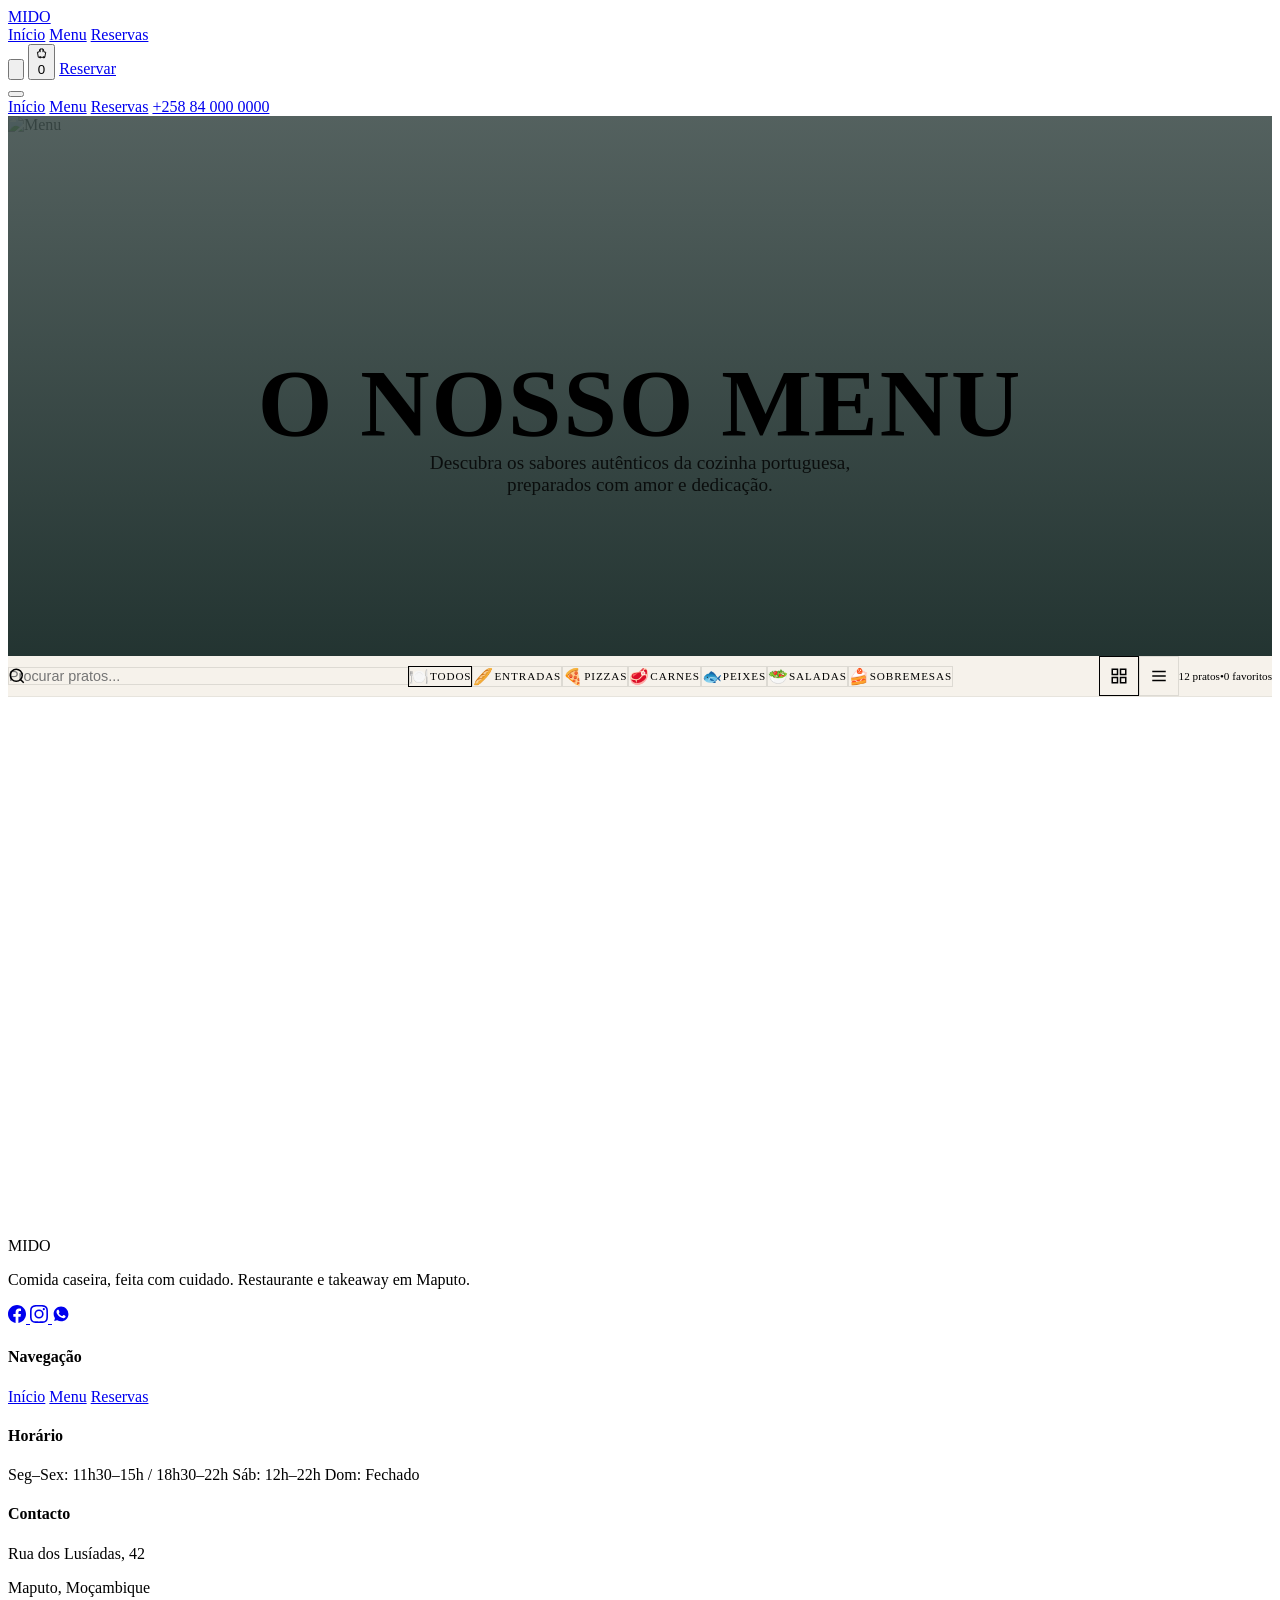
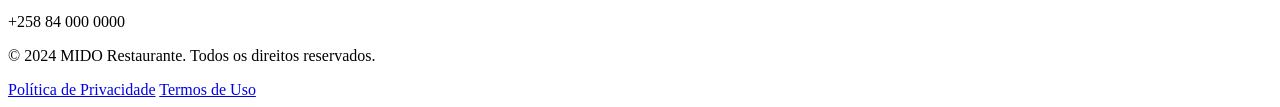
==== menu.html @ a462034d "Create menu.html" ====
<!DOCTYPE html>
<html lang="pt">
<head>
    <meta charset="UTF-8">
    <meta name="viewport" content="width=device-width, initial-scale=1.0">
    <title>Menu - MIDO Restaurante & Take Away</title>
    <meta name="description" content="Explore o menu completo do MIDO Restaurante. Pizzas, pratos tradicionais portugueses, saladas, sobremesas e muito mais.">
    
    <!-- Google Fonts -->
    <link rel="preconnect" href="https://fonts.googleapis.com">
    <link rel="preconnect" href="https://fonts.gstatic.com" crossorigin>
    <link href="https://fonts.googleapis.com/css2?family=Inter:wght@400;500;600&family=Montserrat:wght@700;800&family=Space+Mono&display=swap" rel="stylesheet">
    
    <!-- CSS -->
    <link rel="stylesheet" href="css/style.css">
    <link rel="stylesheet" href="css/menu.css">
</head>
<body>
    <!-- Grain Overlay -->
    <div class="grain-overlay"></div>
    
    <!-- Navigation -->
    <nav class="nav dark" id="nav">
        <div class="nav-container">
            <a href="index.html" class="nav-logo">MIDO</a>
            <div class="nav-links">
                <a href="index.html" class="nav-link">Início</a>
                <a href="menu.html" class="nav-link active">Menu</a>
                <a href="reservas.html" class="nav-link">Reservas</a>
            </div>
            <div class="nav-actions">
                <button class="theme-toggle" id="themeToggle" aria-label="Alternar tema">
                    <svg viewBox="0 0 24 24" fill="none" stroke="currentColor" stroke-width="2">
                        <circle cx="12" cy="12" r="5"/>
                        <path d="M12 1v2M12 21v2M4.22 4.22l1.42 1.42M18.36 18.36l1.42 1.42M1 12h2M21 12h2M4.22 19.78l1.42-1.42M18.36 5.64l1.42-1.42"/>
                    </svg>
                </button>
                <button class="cart-btn" id="cartBtn" aria-label="Carrinho">
                    <svg viewBox="0 0 24 24" fill="none" stroke="currentColor" stroke-width="2">
                        <path d="M9 2L6 9H3L5 20H19L21 9H18L15 2H9Z"/>
                        <path d="M9 9V2M15 9V2"/>
                        <circle cx="9" cy="20" r="1.5"/>
                        <circle cx="17" cy="20" r="1.5"/>
                    </svg>
                    <span class="cart-count" id="cartCount">0</span>
                </button>
                <a href="reservas.html" class="nav-cta">Reservar</a>
            </div>
            <button class="nav-toggle" id="navToggle" aria-label="Menu">
                <span></span>
                <span></span>
                <span></span>
            </button>
        </div>
    </nav>
    
    <!-- Mobile Menu -->
    <div class="mobile-menu" id="mobileMenu">
        <a href="index.html" class="mobile-link">Início</a>
        <a href="menu.html" class="mobile-link active">Menu</a>
        <a href="reservas.html" class="mobile-link">Reservas</a>
        <a href="tel:+258840000000" class="mobile-phone">+258 84 000 0000</a>
    </div>

    <!-- Menu Hero -->
    <section class="menu-hero">
        <div class="menu-hero-bg">
            <img src="images/menu-pizza.jpg" alt="Menu">
        </div>
        <div class="menu-hero-overlay"></div>
        <div class="menu-hero-content">
            <h1 class="menu-hero-title">O NOSSO MENU</h1>
            <p class="menu-hero-subtitle">Descubra os sabores autênticos da cozinha portuguesa, preparados com amor e dedicação.</p>
        </div>
    </section>

    <!-- Menu Controls -->
    <div class="menu-controls">
        <div class="menu-controls-container">
            <div class="menu-search">
                <svg viewBox="0 0 24 24" fill="none" stroke="currentColor" stroke-width="2">
                    <circle cx="11" cy="11" r="8"/>
                    <path d="M21 21l-4.35-4.35"/>
                </svg>
                <input type="text" id="searchInput" placeholder="Procurar pratos..." autocomplete="off">
            </div>
            
            <div class="category-filter" id="categoryFilter">
                <button class="category-btn active" data-category="all">
                    <span class="icon">🍽️</span> Todos
                </button>
                <button class="category-btn" data-category="entrada">
                    <span class="icon">🥖</span> Entradas
                </button>
                <button class="category-btn" data-category="pizza">
                    <span class="icon">🍕</span> Pizzas
                </button>
                <button class="category-btn" data-category="carne">
                    <span class="icon">🥩</span> Carnes
                </button>
                <button class="category-btn" data-category="peixe">
                    <span class="icon">🐟</span> Peixes
                </button>
                <button class="category-btn" data-category="salada">
                    <span class="icon">🥗</span> Saladas
                </button>
                <button class="category-btn" data-category="sobremesa">
                    <span class="icon">🍰</span> Sobremesas
                </button>
            </div>
            
            <div class="view-toggle">
                <button class="view-btn active" data-view="grid" aria-label="Vista em grelha">
                    <svg viewBox="0 0 24 24" fill="none" stroke="currentColor" stroke-width="2">
                        <rect x="3" y="3" width="7" height="7"/>
                        <rect x="14" y="3" width="7" height="7"/>
                        <rect x="3" y="14" width="7" height="7"/>
                        <rect x="14" y="14" width="7" height="7"/>
                    </svg>
                </button>
                <button class="view-btn" data-view="list" aria-label="Vista em lista">
                    <svg viewBox="0 0 24 24" fill="none" stroke="currentColor" stroke-width="2">
                        <line x1="3" y1="6" x2="21" y2="6"/>
                        <line x1="3" y1="12" x2="21" y2="12"/>
                        <line x1="3" y1="18" x2="21" y2="18"/>
                    </svg>
                </button>
            </div>
            
            <div class="menu-stats">
                <span id="itemsCount">12 pratos</span>
                <span>•</span>
                <span id="favoritesCount">0 favoritos</span>
            </div>
        </div>
    </div>

    <!-- Menu Content -->
    <section class="menu-content">
        <div class="container">
            <div class="menu-grid" id="menuGrid">
                <!-- Menu items will be loaded by JavaScript -->
            </div>
            
            <!-- No Results -->
            <div class="no-results" id="noResults" style="display: none;">
                <div class="no-results-icon">🔍</div>
                <h3 class="no-results-title">Nenhum prato encontrado</h3>
                <p class="no-results-text">Tente procurar com outras palavras ou categorias.</p>
                <button class="no-results-btn" id="clearFilters">Limpar filtros</button>
            </div>
        </div>
    </section>

    <!-- Product Modal -->
    <div class="modal" id="productModal">
        <div class="modal-backdrop" id="modalBackdrop"></div>
        <div class="modal-content">
            <button class="modal-close" id="modalClose">
                <svg viewBox="0 0 24 24" fill="none" stroke="currentColor" stroke-width="2">
                    <line x1="18" y1="6" x2="6" y2="18"/>
                    <line x1="6" y1="6" x2="18" y2="18"/>
                </svg>
            </button>
            <div class="modal-body">
                <div class="modal-image">
                    <img src="" alt="" id="modalImage">
                </div>
                <div class="modal-info">
                    <span class="modal-category" id="modalCategory"></span>
                    <h2 class="modal-title" id="modalTitle"></h2>
                    <p class="modal-price" id="modalPrice"></p>
                    <p class="modal-desc" id="modalDesc"></p>
                    <div class="modal-details" id="modalDetails"></div>
                    <div class="quantity-selector">
                        <span class="quantity-label">Quantidade:</span>
                        <div class="quantity-controls">
                            <button class="quantity-btn" id="qtyMinus">−</button>
                            <span class="quantity-value" id="qtyValue">1</span>
                            <button class="quantity-btn" id="qtyPlus">+</button>
                        </div>
                    </div>
                    <div class="modal-actions">
                        <button class="modal-btn modal-btn-primary" id="addToCart">
                            <svg width="18" height="18" viewBox="0 0 24 24" fill="none" stroke="currentColor" stroke-width="2">
                                <path d="M9 2L6 9H3L5 20H19L21 9H18L15 2H9Z"/>
                            </svg>
                            Adicionar ao Pedido
                        </button>
                        <button class="modal-btn modal-btn-secondary" id="orderWhatsApp">
                            <svg width="18" height="18" viewBox="0 0 24 24" fill="currentColor">
                                <path d="M17.472 14.382c-.297-.149-1.758-.867-2.03-.967-.273-.099-.471-.148-.67.15-.197.297-.767.966-.94 1.164-.173.199-.347.223-.644.075-.297-.15-1.255-.463-2.39-1.475-.883-.788-1.48-1.761-1.653-2.059-.173-.297-.018-.458.13-.606.134-.133.298-.347.446-.52.149-.174.198-.298.298-.497.099-.198.05-.371-.025-.52-.075-.149-.669-1.612-.916-2.207-.242-.579-.487-.5-.669-.51-.173-.008-.371-.01-.57-.01-.198 0-.52.074-.792.372-.272.297-1.04 1.016-1.04 2.479 0 1.462 1.065 2.875 1.213 3.074.149.198 2.096 3.2 5.077 4.487.709.306 1.262.489 1.694.625.712.227 1.36.195 1.871.118.571-.085 1.758-.719 2.006-1.413.248-.694.248-1.289.173-1.413-.074-.124-.272-.198-.57-.347m-5.421 7.403h-.004a9.87 9.87 0 01-5.031-1.378l-.361-.214-3.741.982.998-3.648-.235-.374a9.86 9.86 0 01-1.51-5.26c.001-5.45 4.436-9.884 9.888-9.884 2.64 0 5.122 1.03 6.988 2.898a9.825 9.825 0 012.893 6.994c-.003 5.45-4.437 9.884-9.885 9.884"/>
                            </svg>
                            Pedir no WhatsApp
                        </button>
                    </div>
                </div>
            </div>
        </div>
    </div>

    <!-- Cart Sidebar -->
    <div class="cart-overlay" id="cartOverlay"></div>
    <div class="cart-sidebar" id="cartSidebar">
        <div class="cart-header">
            <h3 class="cart-title">Seu Pedido</h3>
            <button class="cart-close" id="cartClose">
                <svg viewBox="0 0 24 24" fill="none" stroke="currentColor" stroke-width="2">
                    <line x1="18" y1="6" x2="6" y2="18"/>
                    <line x1="6" y1="6" x2="18" y2="18"/>
                </svg>
            </button>
        </div>
        <div class="cart-items" id="cartItems">
            <div class="cart-empty">
                <div class="cart-empty-icon">🛒</div>
                <p class="cart-empty-text">Seu carrinho está vazio</p>
            </div>
        </div>
        <div class="cart-footer" id="cartFooter" style="display: none;">
            <div class="cart-total">
                <span class="cart-total-label">Total</span>
                <span class="cart-total-value" id="cartTotal">0 MT</span>
            </div>
            <button class="cart-checkout" id="checkoutBtn">
                <svg width="18" height="18" viewBox="0 0 24 24" fill="currentColor">
                    <path d="M17.472 14.382c-.297-.149-1.758-.867-2.03-.967-.273-.099-.471-.148-.67.15-.197.297-.767.966-.94 1.164-.173.199-.347.223-.644.075-.297-.15-1.255-.463-2.39-1.475-.883-.788-1.48-1.761-1.653-2.059-.173-.297-.018-.458.13-.606.134-.133.298-.347.446-.52.149-.174.198-.298.298-.497.099-.198.05-.371-.025-.52-.075-.149-.669-1.612-.916-2.207-.242-.579-.487-.5-.669-.51-.173-.008-.371-.01-.57-.01-.198 0-.52.074-.792.372-.272.297-1.04 1.016-1.04 2.479 0 1.462 1.065 2.875 1.213 3.074.149.198 2.096 3.2 5.077 4.487.709.306 1.262.489 1.694.625.712.227 1.36.195 1.871.118.571-.085 1.758-.719 2.006-1.413.248-.694.248-1.289.173-1.413-.074-.124-.272-.198-.57-.347m-5.421 7.403h-.004a9.87 9.87 0 01-5.031-1.378l-.361-.214-3.741.982.998-3.648-.235-.374a9.86 9.86 0 01-1.51-5.26c.001-5.45 4.436-9.884 9.888-9.884 2.64 0 5.122 1.03 6.988 2.898a9.825 9.825 0 012.893 6.994c-.003 5.45-4.437 9.884-9.885 9.884"/>
                </svg>
                Finalizar no WhatsApp
            </button>
        </div>
    </div>

    <!-- Toast Notification -->
    <div class="toast" id="toast">
        <span class="toast-icon">✓</span>
        <span class="toast-text" id="toastText">Item adicionado ao carrinho</span>
    </div>

    <!-- Footer -->
    <footer class="footer">
        <div class="container">
            <div class="footer-grid">
                <div class="footer-brand">
                    <span class="footer-logo">MIDO</span>
                    <p class="footer-tagline">Comida caseira, feita com cuidado. Restaurante e takeaway em Maputo.</p>
                    <div class="footer-social">
                        <a href="#" aria-label="Facebook">
                            <svg width="18" height="18" viewBox="0 0 24 24" fill="currentColor">
                                <path d="M24 12.073c0-6.627-5.373-12-12-12s-12 5.373-12 12c0 5.99 4.388 10.954 10.125 11.854v-8.385H7.078v-3.47h3.047V9.43c0-3.007 1.792-4.669 4.533-4.669 1.312 0 2.686.235 2.686.235v2.953H15.83c-1.491 0-1.956.925-1.956 1.874v2.25h3.328l-.532 3.47h-2.796v8.385C19.612 23.027 24 18.062 24 12.073z"/>
                            </svg>
                        </a>
                        <a href="#" aria-label="Instagram">
                            <svg width="18" height="18" viewBox="0 0 24 24" fill="currentColor">
                                <path d="M12 2.163c3.204 0 3.584.012 4.85.07 3.252.148 4.771 1.691 4.919 4.919.058 1.265.069 1.645.069 4.849 0 3.205-.012 3.584-.069 4.849-.149 3.225-1.664 4.771-4.919 4.919-1.266.058-1.644.07-4.85.07-3.204 0-3.584-.012-4.849-.07-3.26-.149-4.771-1.699-4.919-4.92-.058-1.265-.07-1.644-.07-4.849 0-3.204.013-3.583.07-4.849.149-3.227 1.664-4.771 4.919-4.919 1.266-.057 1.645-.069 4.849-.069zM12 0C8.741 0 8.333.014 7.053.072 2.695.272.273 2.69.073 7.052.014 8.333 0 8.741 0 12c0 3.259.014 3.668.072 4.948.2 4.358 2.618 6.78 6.98 6.98C8.333 23.986 8.741 24 12 24c3.259 0 3.668-.014 4.948-.072 4.354-.2 6.782-2.618 6.979-6.98.059-1.28.073-1.689.073-4.948 0-3.259-.014-3.667-.072-4.947-.196-4.354-2.617-6.78-6.979-6.98C15.668.014 15.259 0 12 0zm0 5.838a6.162 6.162 0 100 12.324 6.162 6.162 0 000-12.324zM12 16a4 4 0 110-8 4 4 0 010 8zm6.406-11.845a1.44 1.44 0 100 2.881 1.44 1.44 0 000-2.881z"/>
                            </svg>
                        </a>
                        <a href="https://wa.me/258840000000" aria-label="WhatsApp">
                            <svg width="18" height="18" viewBox="0 0 24 24" fill="currentColor">
                                <path d="M17.472 14.382c-.297-.149-1.758-.867-2.03-.967-.273-.099-.471-.148-.67.15-.197.297-.767.966-.94 1.164-.173.199-.347.223-.644.075-.297-.15-1.255-.463-2.39-1.475-.883-.788-1.48-1.761-1.653-2.059-.173-.297-.018-.458.13-.606.134-.133.298-.347.446-.52.149-.174.198-.298.298-.497.099-.198.05-.371-.025-.52-.075-.149-.669-1.612-.916-2.207-.242-.579-.487-.5-.669-.51-.173-.008-.371-.01-.57-.01-.198 0-.52.074-.792.372-.272.297-1.04 1.016-1.04 2.479 0 1.462 1.065 2.875 1.213 3.074.149.198 2.096 3.2 5.077 4.487.709.306 1.262.489 1.694.625.712.227 1.36.195 1.871.118.571-.085 1.758-.719 2.006-1.413.248-.694.248-1.289.173-1.413-.074-.124-.272-.198-.57-.347m-5.421 7.403h-.004a9.87 9.87 0 01-5.031-1.378l-.361-.214-3.741.982.998-3.648-.235-.374a9.86 9.86 0 01-1.51-5.26c.001-5.45 4.436-9.884 9.888-9.884 2.64 0 5.122 1.03 6.988 2.898a9.825 9.825 0 012.893 6.994c-.003 5.45-4.437 9.884-9.885 9.884"/>
                            </svg>
                        </a>
                    </div>
                </div>
                <div class="footer-nav">
                    <h4 class="footer-title">Navegação</h4>
                    <div class="footer-links">
                        <a href="index.html">Início</a>
                        <a href="menu.html">Menu</a>
                        <a href="reservas.html">Reservas</a>
                    </div>
                </div>
                <div class="footer-hours">
                    <h4 class="footer-title">Horário</h4>
                    <div class="footer-links">
                        <span>Seg–Sex: 11h30–15h / 18h30–22h</span>
                        <span>Sáb: 12h–22h</span>
                        <span>Dom: Fechado</span>
                    </div>
                </div>
                <div class="footer-contact">
                    <h4 class="footer-title">Contacto</h4>
                    <p>Rua dos Lusíadas, 42</p>
                    <p>Maputo, Moçambique</p>
                    <p>+258 84 000 0000</p>
                </div>
            </div>
            <div class="footer-bottom">
                <p>© 2024 MIDO Restaurante. Todos os direitos reservados.</p>
                <div class="footer-legal">
                    <a href="#">Política de Privacidade</a>
                    <a href="#">Termos de Uso</a>
                </div>
            </div>
        </div>
    </footer>

    <!-- JavaScript -->
    <script src="js/main.js"></script>
    <script src="js/menu.js"></script>
</body>
</html>
---- css/menu.css ----
/* ============================================
   MENU PAGE - Advanced Features
   ============================================ */

/* Menu Hero */
.menu-hero {
    position: relative;
    width: 100%;
    height: 60vh;
    min-height: 500px;
    display: flex;
    align-items: center;
    justify-content: center;
    overflow: hidden;
    background: var(--bg-secondary);
}

.menu-hero-bg {
    position: absolute;
    top: 0;
    left: 0;
    width: 100%;
    height: 100%;
    opacity: 0.4;
}

.menu-hero-bg img {
    width: 100%;
    height: 100%;
    object-fit: cover;
}

.menu-hero-overlay {
    position: absolute;
    top: 0;
    left: 0;
    width: 100%;
    height: 100%;
    background: linear-gradient(to bottom, rgba(11,30,27,0.7), rgba(11,30,27,0.9));
}

.menu-hero-content {
    position: relative;
    z-index: 2;
    text-align: center;
    color: var(--text-light);
    padding: 0 var(--space-xl);
}

.menu-hero-title {
    font-family: var(--font-heading);
    font-size: clamp(3rem, 8vw, 6rem);
    font-weight: 800;
    line-height: 1;
    letter-spacing: 0.02em;
    text-transform: uppercase;
    margin-bottom: var(--space-md);
}

.menu-hero-subtitle {
    font-size: 1.2rem;
    opacity: 0.8;
    max-width: 500px;
    margin: 0 auto;
}

/* Menu Controls Bar */
.menu-controls {
    position: sticky;
    top: 70px;
    z-index: 100;
    background: rgba(246, 242, 234, 0.95);
    backdrop-filter: blur(20px);
    border-bottom: 1px solid rgba(0,0,0,0.06);
    padding: var(--space-md) 0;
}

[data-theme="dark"] .menu-controls {
    background: rgba(15, 26, 23, 0.95);
}

.menu-controls-container {
    max-width: 1400px;
    margin: 0 auto;
    padding: 0 var(--space-xl);
    display: flex;
    align-items: center;
    gap: var(--space-lg);
    flex-wrap: wrap;
}

/* Search */
.menu-search {
    position: relative;
    flex: 1;
    min-width: 250px;
    max-width: 400px;
}

.menu-search input {
    width: 100%;
    padding: var(--space-sm) var(--space-md) var(--space-sm) 44px;
    border: 1px solid rgba(0,0,0,0.1);
    border-radius: var(--radius-full);
    background: var(--text-light);
    color: var(--text-primary);
    font-size: 0.9rem;
    transition: var(--transition-base);
}

.menu-search input:focus {
    outline: none;
    border-color: var(--accent);
    box-shadow: 0 0 0 3px rgba(212, 160, 58, 0.15);
}

.menu-search svg {
    position: absolute;
    left: var(--space-md);
    top: 50%;
    transform: translateY(-50%);
    width: 18px;
    height: 18px;
    color: var(--text-secondary);
}

/* Category Filter */
.category-filter {
    display: flex;
    gap: var(--space-sm);
    overflow-x: auto;
    scrollbar-width: none;
    -ms-overflow-style: none;
    padding: var(--space-xs) 0;
}

.category-filter::-webkit-scrollbar {
    display: none;
}

.category-btn {
    display: inline-flex;
    align-items: center;
    gap: var(--space-xs);
    padding: var(--space-sm) var(--space-md);
    border: 1px solid rgba(0,0,0,0.1);
    border-radius: var(--radius-full);
    background: var(--text-light);
    color: var(--text-primary);
    font-family: var(--font-mono);
    font-size: 0.7rem;
    text-transform: uppercase;
    letter-spacing: 0.08em;
    white-space: nowrap;
    transition: var(--transition-base);
}

.category-btn:hover {
    border-color: var(--accent);
    color: var(--accent);
}

.category-btn.active {
    background: var(--accent);
    border-color: var(--accent);
    color: var(--bg-secondary);
}

.category-btn .icon {
    font-size: 1rem;
}

/* View Toggle */
.view-toggle {
    display: flex;
    gap: var(--space-xs);
    margin-left: auto;
}

.view-btn {
    width: 40px;
    height: 40px;
    border-radius: var(--radius-md);
    display: flex;
    align-items: center;
    justify-content: center;
    background: var(--text-light);
    border: 1px solid rgba(0,0,0,0.1);
    color: var(--text-secondary);
    transition: var(--transition-base);
}

.view-btn:hover {
    border-color: var(--accent);
    color: var(--accent);
}

.view-btn.active {
    background: var(--accent);
    border-color: var(--accent);
    color: var(--bg-secondary);
}

.view-btn svg {
    width: 18px;
    height: 18px;
}

/* Menu Stats */
.menu-stats {
    display: flex;
    gap: var(--space-md);
    font-family: var(--font-mono);
    font-size: 0.7rem;
    color: var(--text-secondary);
}

.menu-stats span {
    display: flex;
    align-items: center;
    gap: var(--space-xs);
}

/* Menu Content */
.menu-content {
    padding: var(--space-2xl) 0 var(--space-4xl);
    background: var(--bg-primary);
    min-height: 60vh;
}

/* Menu Grid View */
.menu-grid {
    display: grid;
    grid-template-columns: repeat(auto-fill, minmax(320px, 1fr));
    gap: var(--space-xl);
}

/* Menu List View */
.menu-list {
    display: flex;
    flex-direction: column;
    gap: var(--space-md);
}

.menu-list .menu-card {
    display: grid;
    grid-template-columns: 200px 1fr auto;
    gap: var(--space-lg);
    align-items: center;
}

.menu-list .menu-card-image {
    height: 140px;
}

.menu-list .menu-card-content {
    padding: 0;
}

.menu-list .menu-card-actions {
    flex-direction: column;
    padding: 0 var(--space-lg) 0 0;
}

/* Menu Card */
.menu-card {
    background: var(--text-light);
    border-radius: var(--radius-xl);
    overflow: hidden;
    box-shadow: var(--shadow-sm);
    transition: var(--transition-base);
    position: relative;
}

.menu-card:hover {
    transform: translateY(-6px);
    box-shadow: var(--shadow-lg);
}

.menu-card.hidden {
    display: none;
}

.menu-card-image {
    position: relative;
    height: 220px;
    overflow: hidden;
}

.menu-card-image img {
    width: 100%;
    height: 100%;
    object-fit: cover;
    transition: transform 0.6s ease;
}

.menu-card:hover .menu-card-image img {
    transform: scale(1.08);
}

/* Card Badges */
.card-badges {
    position: absolute;
    top: var(--space-md);
    left: var(--space-md);
    display: flex;
    flex-direction: column;
    gap: var(--space-xs);
}

.card-badge {
    display: inline-flex;
    align-items: center;
    gap: 4px;
    padding: 4px 10px;
    border-radius: var(--radius-full);
    font-family: var(--font-mono);
    font-size: 0.6rem;
    text-transform: uppercase;
    letter-spacing: 0.08em;
    font-weight: 600;
}

.badge-vegetarian {
    background: var(--cat-salada);
    color: white;
}

.badge-spicy {
    background: var(--cat-pizza);
    color: white;
}

.badge-popular {
    background: var(--accent);
    color: var(--bg-secondary);
}

.badge-new {
    background: var(--cat-peixe);
    color: white;
}

/* Favorite Button */
.favorite-btn {
    position: absolute;
    top: var(--space-md);
    right: var(--space-md);
    width: 36px;
    height: 36px;
    border-radius: var(--radius-full);
    background: rgba(255,255,255,0.9);
    display: flex;
    align-items: center;
    justify-content: center;
    transition: var(--transition-base);
    z-index: 2;
}

.favorite-btn:hover {
    background: var(--text-light);
    transform: scale(1.1);
}

.favorite-btn.active {
    background: var(--cat-pizza);
}

.favorite-btn.active svg {
    fill: white;
    stroke: white;
}

.favorite-btn svg {
    width: 18px;
    height: 18px;
    stroke: var(--text-secondary);
    fill: none;
    transition: var(--transition-base);
}

/* Card Content */
.menu-card-content {
    padding: var(--space-lg);
}

.menu-card-header {
    display: flex;
    justify-content: space-between;
    align-items: flex-start;
    margin-bottom: var(--space-sm);
    gap: var(--space-sm);
}

.menu-card-title {
    font-family: var(--font-heading);
    font-size: 1.1rem;
    font-weight: 700;
    color: var(--text-primary);
    line-height: 1.3;
}

.menu-card-price {
    font-family: var(--font-heading);
    font-size: 1.2rem;
    font-weight: 700;
    color: var(--accent);
    white-space: nowrap;
}

.menu-card-desc {
    font-size: 0.875rem;
    color: var(--text-secondary);
    line-height: 1.6;
    margin-bottom: var(--space-md);
    display: -webkit-box;
    -webkit-line-clamp: 2;
    -webkit-box-orient: vertical;
    overflow: hidden;
}

.menu-card-meta {
    display: flex;
    gap: var(--space-md);
    font-family: var(--font-mono);
    font-size: 0.65rem;
    text-transform: uppercase;
    letter-spacing: 0.08em;
    color: var(--text-secondary);
}

.menu-card-meta span {
    display: flex;
    align-items: center;
    gap: 4px;
}

/* Card Actions */
.menu-card-actions {
    display: flex;
    gap: var(--space-sm);
    padding: 0 var(--space-lg) var(--space-lg);
}

.card-btn {
    flex: 1;
    display: inline-flex;
    align-items: center;
    justify-content: center;
    gap: var(--space-xs);
    padding: var(--space-sm) var(--space-md);
    border-radius: var(--radius-full);
    font-family: var(--font-mono);
    font-size: 0.7rem;
    text-transform: uppercase;
    letter-spacing: 0.08em;
    font-weight: 600;
    transition: var(--transition-base);
}

.card-btn-primary {
    background: var(--bg-secondary);
    color: var(--text-light);
}

.card-btn-primary:hover {
    background: var(--accent);
    color: var(--bg-secondary);
}

.card-btn-secondary {
    background: transparent;
    border: 1px solid rgba(0,0,0,0.15);
    color: var(--text-primary);
}

.card-btn-secondary:hover {
    border-color: var(--accent);
    color: var(--accent);
}

.card-btn svg {
    width: 16px;
    height: 16px;
}

/* No Results */
.no-results {
    text-align: center;
    padding: var(--space-4xl) var(--space-xl);
}

.no-results-icon {
    font-size: 4rem;
    margin-bottom: var(--space-lg);
    opacity: 0.5;
}

.no-results-title {
    font-family: var(--font-heading);
    font-size: 1.5rem;
    font-weight: 700;
    color: var(--text-primary);
    margin-bottom: var(--space-sm);
}

.no-results-text {
    color: var(--text-secondary);
    margin-bottom: var(--space-lg);
}

.no-results-btn {
    display: inline-flex;
    align-items: center;
    gap: var(--space-sm);
    padding: var(--space-sm) var(--space-lg);
    background: var(--accent);
    color: var(--bg-secondary);
    border-radius: var(--radius-full);
    font-family: var(--font-mono);
    font-size: 0.75rem;
    text-transform: uppercase;
    letter-spacing: 0.08em;
    font-weight: 600;
}

/* Product Modal */
.modal {
    position: fixed;
    top: 0;
    left: 0;
    width: 100%;
    height: 100%;
    z-index: 2000;
    display: flex;
    align-items: center;
    justify-content: center;
    opacity: 0;
    visibility: hidden;
    transition: var(--transition-base);
}

.modal.active {
    opacity: 1;
    visibility: visible;
}

.modal-backdrop {
    position: absolute;
    top: 0;
    left: 0;
    width: 100%;
    height: 100%;
    background: rgba(0,0,0,0.7);
    backdrop-filter: blur(8px);
}

.modal-content {
    position: relative;
    width: 90%;
    max-width: 900px;
    max-height: 90vh;
    background: var(--bg-primary);
    border-radius: var(--radius-xl);
    overflow: hidden;
    transform: scale(0.9) translateY(20px);
    transition: var(--transition-base);
}

.modal.active .modal-content {
    transform: scale(1) translateY(0);
}

.modal-close {
    position: absolute;
    top: var(--space-md);
    right: var(--space-md);
    width: 40px;
    height: 40px;
    border-radius: var(--radius-full);
    background: rgba(255,255,255,0.9);
    display: flex;
    align-items: center;
    justify-content: center;
    z-index: 10;
    transition: var(--transition-base);
}

.modal-close:hover {
    background: var(--text-light);
    transform: rotate(90deg);
}

.modal-close svg {
    width: 20px;
    height: 20px;
}

.modal-body {
    display: grid;
    grid-template-columns: 1fr 1fr;
    max-height: 90vh;
    overflow: hidden;
}

.modal-image {
    height: 100%;
}

.modal-image img {
    width: 100%;
    height: 100%;
    object-fit: cover;
}

.modal-info {
    padding: var(--space-xl);
    overflow-y: auto;
}

.modal-category {
    font-family: var(--font-mono);
    font-size: 0.7rem;
    text-transform: uppercase;
    letter-spacing: 0.12em;
    color: var(--accent);
    margin-bottom: var(--space-sm);
}

.modal-title {
    font-family: var(--font-heading);
    font-size: 1.75rem;
    font-weight: 700;
    color: var(--text-primary);
    margin-bottom: var(--space-md);
}

.modal-price {
    font-family: var(--font-heading);
    font-size: 2rem;
    font-weight: 700;
    color: var(--accent);
    margin-bottom: var(--space-lg);
}

.modal-desc {
    font-size: 1rem;
    color: var(--text-secondary);
    line-height: 1.7;
    margin-bottom: var(--space-xl);
}

.modal-details {
    display: flex;
    flex-direction: column;
    gap: var(--space-md);
    margin-bottom: var(--space-xl);
    padding: var(--space-lg);
    background: rgba(0,0,0,0.03);
    border-radius: var(--radius-lg);
}

.modal-detail {
    display: flex;
    justify-content: space-between;
    font-size: 0.9rem;
}

.modal-detail span:first-child {
    color: var(--text-secondary);
}

.modal-detail span:last-child {
    font-weight: 600;
    color: var(--text-primary);
}

.modal-actions {
    display: flex;
    gap: var(--space-md);
}

.modal-btn {
    flex: 1;
    display: inline-flex;
    align-items: center;
    justify-content: center;
    gap: var(--space-sm);
    padding: var(--space-md);
    border-radius: var(--radius-full);
    font-family: var(--font-mono);
    font-size: 0.8rem;
    text-transform: uppercase;
    letter-spacing: 0.08em;
    font-weight: 600;
    transition: var(--transition-base);
}

.modal-btn-primary {
    background: var(--whatsapp);
    color: var(--text-light);
}

.modal-btn-primary:hover {
    transform: translateY(-2px);
    box-shadow: 0 8px 24px rgba(37, 211, 102, 0.3);
}

.modal-btn-secondary {
    background: transparent;
    border: 1px solid rgba(0,0,0,0.15);
    color: var(--text-primary);
}

.modal-btn-secondary:hover {
    border-color: var(--accent);
    color: var(--accent);
}

/* Quantity Selector */
.quantity-selector {
    display: flex;
    align-items: center;
    gap: var(--space-sm);
    margin-bottom: var(--space-lg);
}

.quantity-label {
    font-family: var(--font-mono);
    font-size: 0.7rem;
    text-transform: uppercase;
    letter-spacing: 0.08em;
    color: var(--text-secondary);
}

.quantity-controls {
    display: flex;
    align-items: center;
    border: 1px solid rgba(0,0,0,0.15);
    border-radius: var(--radius-full);
    overflow: hidden;
}

.quantity-btn {
    width: 36px;
    height: 36px;
    display: flex;
    align-items: center;
    justify-content: center;
    background: transparent;
    color: var(--text-primary);
    font-size: 1.2rem;
    transition: var(--transition-base);
}

.quantity-btn:hover {
    background: rgba(0,0,0,0.05);
}

.quantity-value {
    width: 40px;
    text-align: center;
    font-family: var(--font-heading);
    font-weight: 600;
    font-size: 1rem;
}

/* Shopping Cart Sidebar */
.cart-sidebar {
    position: fixed;
    top: 0;
    right: 0;
    width: 100%;
    max-width: 450px;
    height: 100vh;
    background: var(--bg-primary);
    z-index: 2000;
    transform: translateX(100%);
    transition: transform 0.4s cubic-bezier(0.16, 1, 0.3, 1);
    display: flex;
    flex-direction: column;
}

.cart-sidebar.active {
    transform: translateX(0);
}

.cart-overlay {
    position: fixed;
    top: 0;
    left: 0;
    width: 100%;
    height: 100%;
    background: rgba(0,0,0,0.5);
    backdrop-filter: blur(4px);
    z-index: 1999;
    opacity: 0;
    visibility: hidden;
    transition: var(--transition-base);
}

.cart-overlay.active {
    opacity: 1;
    visibility: visible;
}

.cart-header {
    display: flex;
    align-items: center;
    justify-content: space-between;
    padding: var(--space-lg) var(--space-xl);
    border-bottom: 1px solid rgba(0,0,0,0.08);
}

.cart-title {
    font-family: var(--font-heading);
    font-size: 1.25rem;
    font-weight: 700;
    color: var(--text-primary);
}

.cart-close {
    width: 36px;
    height: 36px;
    border-radius: var(--radius-full);
    display: flex;
    align-items: center;
    justify-content: center;
    transition: var(--transition-base);
}

.cart-close:hover {
    background: rgba(0,0,0,0.05);
}

.cart-items {
    flex: 1;
    overflow-y: auto;
    padding: var(--space-lg) var(--space-xl);
}

.cart-empty {
    text-align: center;
    padding: var(--space-3xl) var(--space-xl);
}

.cart-empty-icon {
    font-size: 4rem;
    margin-bottom: var(--space-lg);
    opacity: 0.3;
}

.cart-empty-text {
    color: var(--text-secondary);
}

.cart-item {
    display: flex;
    gap: var(--space-md);
    padding: var(--space-md) 0;
    border-bottom: 1px solid rgba(0,0,0,0.06);
}

.cart-item-image {
    width: 80px;
    height: 80px;
    border-radius: var(--radius-md);
    overflow: hidden;
    flex-shrink: 0;
}

.cart-item-image img {
    width: 100%;
    height: 100%;
    object-fit: cover;
}

.cart-item-info {
    flex: 1;
}

.cart-item-title {
    font-weight: 600;
    font-size: 0.95rem;
    color: var(--text-primary);
    margin-bottom: 4px;
}

.cart-item-price {
    font-family: var(--font-heading);
    font-weight: 700;
    color: var(--accent);
    font-size: 0.95rem;
}

.cart-item-actions {
    display: flex;
    align-items: center;
    gap: var(--space-sm);
    margin-top: var(--space-sm);
}

.cart-item-remove {
    font-size: 0.75rem;
    color: var(--text-secondary);
    text-decoration: underline;
    margin-left: auto;
}

.cart-item-remove:hover {
    color: var(--danger);
}

.cart-footer {
    padding: var(--space-lg) var(--space-xl);
    border-top: 1px solid rgba(0,0,0,0.08);
    background: rgba(0,0,0,0.02);
}

.cart-total {
    display: flex;
    justify-content: space-between;
    align-items: center;
    margin-bottom: var(--space-lg);
}

.cart-total-label {
    font-family: var(--font-mono);
    font-size: 0.8rem;
    text-transform: uppercase;
    letter-spacing: 0.08em;
    color: var(--text-secondary);
}

.cart-total-value {
    font-family: var(--font-heading);
    font-size: 1.5rem;
    font-weight: 700;
    color: var(--accent);
}

.cart-checkout {
    width: 100%;
    display: flex;
    align-items: center;
    justify-content: center;
    gap: var(--space-sm);
    padding: var(--space-md);
    background: var(--whatsapp);
    color: var(--text-light);
    border-radius: var(--radius-full);
    font-family: var(--font-mono);
    font-size: 0.85rem;
    text-transform: uppercase;
    letter-spacing: 0.08em;
    font-weight: 600;
    transition: var(--transition-base);
}

.cart-checkout:hover {
    transform: translateY(-2px);
    box-shadow: 0 8px 24px rgba(37, 211, 102, 0.3);
}

/* Toast Notification */
.toast {
    position: fixed;
    bottom: var(--space-xl);
    left: 50%;
    transform: translateX(-50%) translateY(100px);
    background: var(--bg-secondary);
    color: var(--text-light);
    padding: var(--space-md) var(--space-xl);
    border-radius: var(--radius-full);
    display: flex;
    align-items: center;
    gap: var(--space-md);
    box-shadow: var(--shadow-lg);
    z-index: 3000;
    opacity: 0;
    transition: transform 0.4s cubic-bezier(0.16, 1, 0.3, 1), opacity 0.3s ease;
}

.toast.active {
    transform: translateX(-50%) translateY(0);
    opacity: 1;
}

.toast-icon {
    width: 24px;
    height: 24px;
    background: var(--success);
    border-radius: var(--radius-full);
    display: flex;
    align-items: center;
    justify-content: center;
    font-size: 0.8rem;
}

.toast-text {
    font-size: 0.9rem;
}

/* Responsive */
@media (max-width: 1024px) {
    .menu-controls-container {
        flex-direction: column;
        align-items: stretch;
    }
    
    .menu-search {
        max-width: 100%;
    }
    
    .view-toggle,
    .menu-stats {
        display: none;
    }
    
    .modal-body {
        grid-template-columns: 1fr;
    }
    
    .modal-image {
        height: 250px;
    }
}

@media (max-width: 768px) {
    .menu-hero {
        height: 50vh;
        min-height: 400px;
    }
    
    .menu-grid {
        grid-template-columns: 1fr;
    }
    
    .cart-sidebar {
        max-width: 100%;
    }
}

@media (max-width: 480px) {
    .category-filter {
        padding: var(--space-xs);
        margin: 0 calc(-1 * var(--space-md));
        padding-left: var(--space-md);
    }
    
    .modal-info {
        padding: var(--space-lg);
    }
}
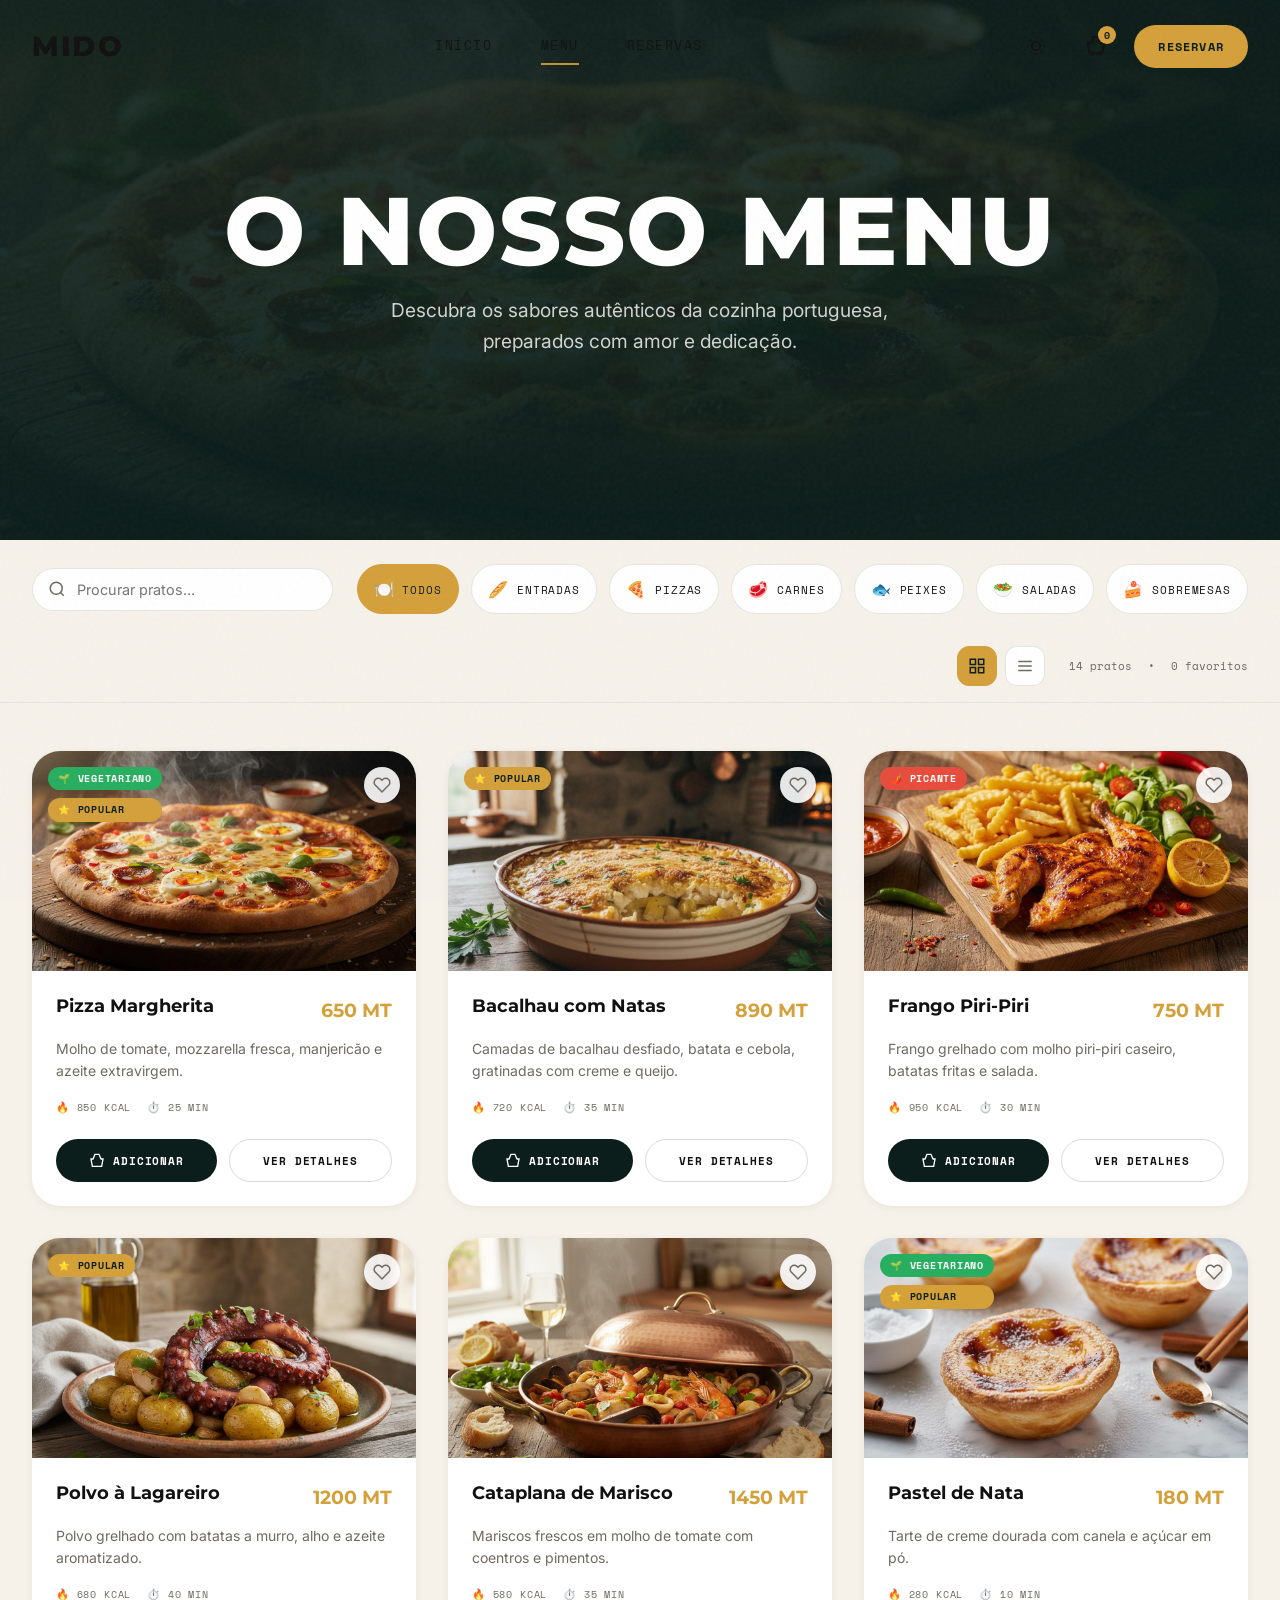
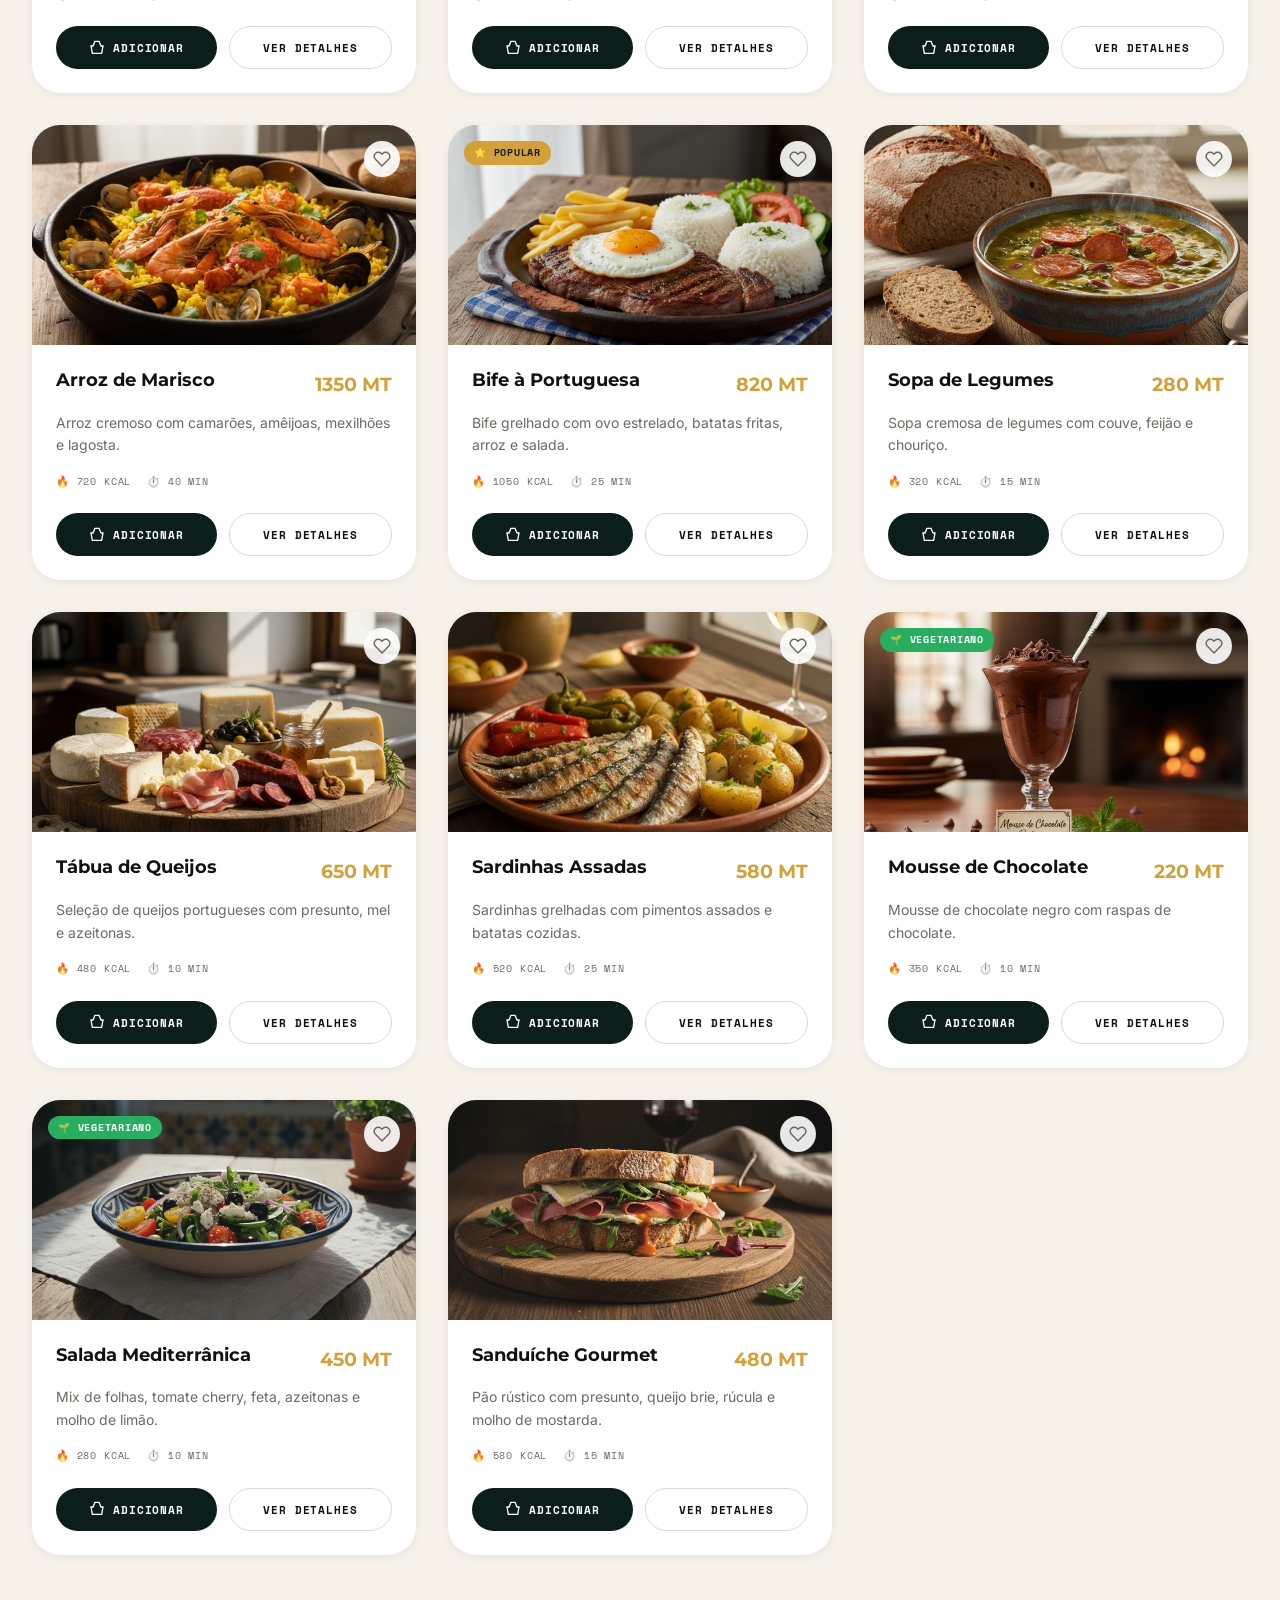
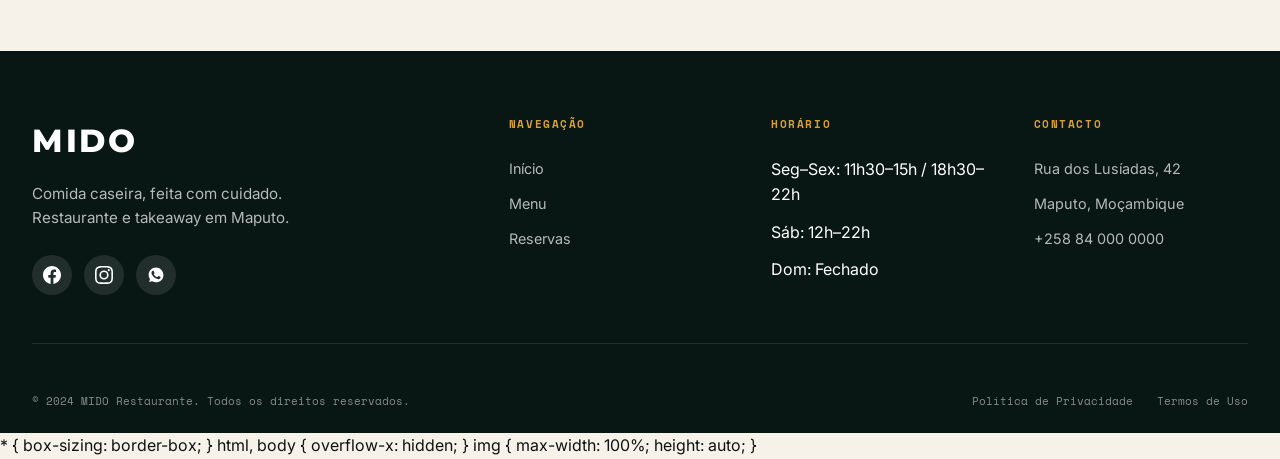
==== commit 8668726e: "Update menu.html" ====
--- a/menu.html
+++ b/menu.html
@@ -300,3 +300,16 @@
     <script src="js/menu.js"></script>
 </body>
 </html>
+
+* {
+  box-sizing: border-box;
+}
+
+html, body {
+  overflow-x: hidden;
+}
+
+img {
+  max-width: 100%;
+  height: auto;
+}
--- a/css/style.css
+++ b/css/style.css
@@ -0,0 +1,1221 @@
+/* ============================================
+   MIDO Restaurante v2 - Multi-Page Stylesheet
+   Design System: Editorial, warm, cinematic
+   ============================================ */
+
+/* CSS Variables */
+:root {
+    /* Colors */
+    --bg-primary: #F6F2EA;
+    --bg-secondary: #0B1E1B;
+    --bg-dark: #081614;
+    --accent: #D4A03A;
+    --accent-light: #E5B54A;
+    --text-primary: #111111;
+    --text-secondary: #6E6A62;
+    --text-light: #FFFFFF;
+    --text-muted: rgba(255,255,255,0.7);
+    --whatsapp: #25D366;
+    --danger: #E74C3C;
+    --success: #27AE60;
+    --warning: #F39C12;
+    
+    /* Category Colors */
+    --cat-pizza: #E74C3C;
+    --cat-carne: #8B4513;
+    --cat-peixe: #3498DB;
+    --cat-salada: #27AE60;
+    --cat-sobremesa: #9B59B6;
+    --cat-entrada: #F39C12;
+    
+    /* Spacing */
+    --space-xs: 8px;
+    --space-sm: 12px;
+    --space-md: 16px;
+    --space-lg: 24px;
+    --space-xl: 32px;
+    --space-2xl: 48px;
+    --space-3xl: 64px;
+    --space-4xl: 96px;
+    
+    /* Typography */
+    --font-heading: 'Montserrat', sans-serif;
+    --font-body: 'Inter', sans-serif;
+    --font-mono: 'Space Mono', monospace;
+    
+    /* Border Radius */
+    --radius-sm: 8px;
+    --radius-md: 12px;
+    --radius-lg: 20px;
+    --radius-xl: 28px;
+    --radius-full: 999px;
+    
+    /* Shadows */
+    --shadow-sm: 0 2px 8px rgba(0,0,0,0.06);
+    --shadow-md: 0 4px 16px rgba(0,0,0,0.1);
+    --shadow-lg: 0 8px 32px rgba(0,0,0,0.12);
+    --shadow-xl: 0 16px 48px rgba(0,0,0,0.15);
+    --shadow-glow: 0 0 24px rgba(212, 160, 58, 0.3);
+    
+    /* Transitions */
+    --transition-fast: 0.15s ease;
+    --transition-base: 0.3s ease;
+    --transition-slow: 0.5s ease;
+    --transition-bounce: 0.4s cubic-bezier(0.68, -0.55, 0.265, 1.55);
+}
+
+/* Dark Mode Variables */
+[data-theme="dark"] {
+    --bg-primary: #0F1A17;
+    --bg-secondary: #1A2E2A;
+    --text-primary: #F5F1E6;
+    --text-secondary: #A8A39A;
+}
+
+/* Reset & Base */
+*, *::before, *::after {
+    margin: 0;
+    padding: 0;
+    box-sizing: border-box;
+}
+
+html {
+    scroll-behavior: smooth;
+    font-size: 16px;
+}
+
+body {
+    font-family: var(--font-body);
+    font-weight: 400;
+    line-height: 1.6;
+    color: var(--text-primary);
+    background-color: var(--bg-primary);
+    overflow-x: hidden;
+    transition: background-color var(--transition-base), color var(--transition-base);
+}
+
+img {
+    max-width: 100%;
+    height: auto;
+    display: block;
+}
+
+a {
+    text-decoration: none;
+    color: inherit;
+    transition: var(--transition-base);
+}
+
+button {
+    font-family: inherit;
+    cursor: pointer;
+    border: none;
+    background: none;
+}
+
+input, select, textarea {
+    font-family: inherit;
+    font-size: inherit;
+}
+
+/* Scrollbar Styling */
+::-webkit-scrollbar {
+    width: 8px;
+}
+
+::-webkit-scrollbar-track {
+    background: var(--bg-primary);
+}
+
+::-webkit-scrollbar-thumb {
+    background: var(--accent);
+    border-radius: var(--radius-full);
+}
+
+::-webkit-scrollbar-thumb:hover {
+    background: var(--accent-light);
+}
+
+/* Selection */
+::selection {
+    background: var(--accent);
+    color: var(--bg-secondary);
+}
+
+/* Grain Overlay */
+.grain-overlay {
+    position: fixed;
+    top: 0;
+    left: 0;
+    width: 100%;
+    height: 100%;
+    pointer-events: none;
+    z-index: 9999;
+    opacity: 0.035;
+    background-image: url("data:image/svg+xml,%3Csvg viewBox='0 0 256 256' xmlns='http://www.w3.org/2000/svg'%3E%3Cfilter id='noise'%3E%3CfeTurbulence type='fractalNoise' baseFrequency='0.85' numOctaves='4' stitchTiles='stitch'/%3E%3C/filter%3E%3Crect width='100%25' height='100%25' filter='url(%23noise)'/%3E%3C/svg%3E");
+}
+
+/* ============================================
+   NAVIGATION
+   ============================================ */
+.nav {
+    position: fixed;
+    top: 0;
+    left: 0;
+    width: 100%;
+    z-index: 1000;
+    padding: var(--space-lg) 0;
+    transition: var(--transition-base);
+}
+
+.nav.scrolled {
+    background: rgba(246, 242, 234, 0.95);
+    backdrop-filter: blur(20px) saturate(180%);
+    box-shadow: var(--shadow-sm);
+    padding: var(--space-md) 0;
+}
+
+[data-theme="dark"] .nav.scrolled {
+    background: rgba(15, 26, 23, 0.95);
+}
+
+.nav-container {
+    max-width: 1400px;
+    margin: 0 auto;
+    padding: 0 var(--space-xl);
+    display: flex;
+    align-items: center;
+    justify-content: space-between;
+}
+
+.nav-logo {
+    font-family: var(--font-heading);
+    font-size: 1.75rem;
+    font-weight: 800;
+    letter-spacing: 0.08em;
+    color: var(--text-light);
+    transition: var(--transition-base);
+}
+
+.nav.scrolled .nav-logo,
+.nav.dark .nav-logo {
+    color: var(--text-primary);
+}
+
+.nav-links {
+    display: flex;
+    align-items: center;
+    gap: var(--space-2xl);
+}
+
+.nav-link {
+    font-family: var(--font-mono);
+    font-size: 0.8rem;
+    text-transform: uppercase;
+    letter-spacing: 0.12em;
+    color: var(--text-light);
+    opacity: 0.9;
+    position: relative;
+    padding: var(--space-xs) 0;
+}
+
+.nav.scrolled .nav-link,
+.nav.dark .nav-link {
+    color: var(--text-primary);
+}
+
+.nav-link::after {
+    content: '';
+    position: absolute;
+    bottom: 0;
+    left: 0;
+    width: 0;
+    height: 2px;
+    background: var(--accent);
+    transition: var(--transition-base);
+}
+
+.nav-link:hover::after,
+.nav-link.active::after {
+    width: 100%;
+}
+
+.nav-link.active {
+    color: var(--accent);
+}
+
+.nav-actions {
+    display: flex;
+    align-items: center;
+    gap: var(--space-md);
+}
+
+.nav-cta {
+    font-family: var(--font-mono);
+    font-size: 0.75rem;
+    text-transform: uppercase;
+    letter-spacing: 0.1em;
+    padding: var(--space-sm) var(--space-lg);
+    background: var(--accent);
+    color: var(--bg-secondary);
+    border-radius: var(--radius-full);
+    font-weight: 600;
+    transition: var(--transition-base);
+}
+
+.nav-cta:hover {
+    transform: translateY(-2px);
+    box-shadow: var(--shadow-md);
+}
+
+/* Theme Toggle */
+.theme-toggle {
+    width: 44px;
+    height: 44px;
+    border-radius: var(--radius-full);
+    display: flex;
+    align-items: center;
+    justify-content: center;
+    color: var(--text-light);
+    transition: var(--transition-base);
+}
+
+.nav.scrolled .theme-toggle,
+.nav.dark .theme-toggle {
+    color: var(--text-primary);
+}
+
+.theme-toggle:hover {
+    background: rgba(212, 160, 58, 0.15);
+    color: var(--accent);
+}
+
+.theme-toggle svg {
+    width: 20px;
+    height: 20px;
+}
+
+/* Cart Button */
+.cart-btn {
+    position: relative;
+    width: 44px;
+    height: 44px;
+    border-radius: var(--radius-full);
+    display: flex;
+    align-items: center;
+    justify-content: center;
+    color: var(--text-light);
+    transition: var(--transition-base);
+}
+
+.nav.scrolled .cart-btn,
+.nav.dark .cart-btn {
+    color: var(--text-primary);
+}
+
+.cart-btn:hover {
+    background: rgba(212, 160, 58, 0.15);
+    color: var(--accent);
+}
+
+.cart-btn svg {
+    width: 22px;
+    height: 22px;
+}
+
+.cart-count {
+    position: absolute;
+    top: 2px;
+    right: 2px;
+    width: 18px;
+    height: 18px;
+    background: var(--accent);
+    color: var(--bg-secondary);
+    font-family: var(--font-mono);
+    font-size: 0.65rem;
+    font-weight: 700;
+    border-radius: var(--radius-full);
+    display: flex;
+    align-items: center;
+    justify-content: center;
+}
+
+/* Mobile Toggle */
+.nav-toggle {
+    display: none;
+    flex-direction: column;
+    gap: 5px;
+    padding: var(--space-sm);
+    width: 44px;
+    height: 44px;
+    border-radius: var(--radius-full);
+    align-items: center;
+    justify-content: center;
+}
+
+.nav-toggle span {
+    display: block;
+    width: 22px;
+    height: 2px;
+    background: var(--text-light);
+    transition: var(--transition-base);
+}
+
+.nav.scrolled .nav-toggle span,
+.nav.dark .nav-toggle span {
+    background: var(--text-primary);
+}
+
+.nav-toggle.active span:nth-child(1) {
+    transform: rotate(45deg) translate(5px, 5px);
+}
+
+.nav-toggle.active span:nth-child(2) {
+    opacity: 0;
+}
+
+.nav-toggle.active span:nth-child(3) {
+    transform: rotate(-45deg) translate(5px, -5px);
+}
+
+/* Mobile Menu */
+.mobile-menu {
+    position: fixed;
+    top: 0;
+    left: 0;
+    width: 100%;
+    height: 100vh;
+    background: var(--bg-primary);
+    z-index: 999;
+    display: flex;
+    flex-direction: column;
+    align-items: center;
+    justify-content: center;
+    gap: var(--space-xl);
+    opacity: 0;
+    visibility: hidden;
+    transition: var(--transition-base);
+}
+
+.mobile-menu.active {
+    opacity: 1;
+    visibility: visible;
+}
+
+.mobile-link {
+    font-family: var(--font-heading);
+    font-size: 2rem;
+    font-weight: 700;
+    text-transform: uppercase;
+    color: var(--text-primary);
+}
+
+.mobile-link.active {
+    color: var(--accent);
+}
+
+/* ============================================
+   HERO SECTION
+   ============================================ */
+.hero {
+    position: relative;
+    width: 100%;
+    height: 100vh;
+    min-height: 700px;
+    display: flex;
+    align-items: center;
+    justify-content: center;
+    overflow: hidden;
+}
+
+.hero-bg {
+    position: absolute;
+    top: 0;
+    left: 0;
+    width: 100%;
+    height: 100%;
+    z-index: 1;
+}
+
+.hero-bg img {
+    width: 100%;
+    height: 100%;
+    object-fit: cover;
+    animation: heroZoom 1.5s ease forwards;
+}
+
+@keyframes heroZoom {
+    from { transform: scale(1.1); }
+    to { transform: scale(1); }
+}
+
+.hero-overlay {
+    position: absolute;
+    top: 0;
+    left: 0;
+    width: 100%;
+    height: 100%;
+    background: rgba(11, 30, 27, 0.5);
+}
+
+.hero-vignette {
+    position: absolute;
+    top: 0;
+    left: 0;
+    width: 100%;
+    height: 100%;
+    background: radial-gradient(ellipse at center, transparent 30%, rgba(0,0,0,0.5) 100%);
+    pointer-events: none;
+}
+
+.hero-content {
+    position: relative;
+    z-index: 2;
+    text-align: center;
+    color: var(--text-light);
+    max-width: 1100px;
+    padding: 0 var(--space-xl);
+    width: 100%;
+}
+
+.hero-label {
+    display: block;
+    font-family: var(--font-mono);
+    font-size: 0.75rem;
+    letter-spacing: 0.16em;
+    text-transform: uppercase;
+    margin-bottom: var(--space-xl);
+    opacity: 0;
+    animation: fadeInUp 0.8s ease 0.3s forwards;
+}
+
+.hero-title {
+    font-family: var(--font-heading);
+    font-size: clamp(2.5rem, 7vw, 6rem);
+    font-weight: 800;
+    line-height: 0.95;
+    letter-spacing: 0.02em;
+    text-transform: uppercase;
+    margin-bottom: var(--space-lg);
+}
+
+.hero-title .word {
+    display: inline-block;
+    opacity: 0;
+    transform: translateY(30px);
+    animation: fadeInUp 0.9s ease forwards;
+}
+
+.hero-title .word:nth-child(1) { animation-delay: 0.4s; }
+.hero-title .word:nth-child(2) { animation-delay: 0.48s; }
+.hero-title .word:nth-child(3) { animation-delay: 0.56s; }
+.hero-title .word:nth-child(4) { animation-delay: 0.64s; }
+.hero-title .word:nth-child(5) { animation-delay: 0.72s; }
+
+@keyframes fadeInUp {
+    to {
+        opacity: 1;
+        transform: translateY(0);
+    }
+}
+
+.hero-subtitle {
+    font-size: 1.25rem;
+    opacity: 0.9;
+    margin-bottom: var(--space-3xl);
+    opacity: 0;
+    animation: fadeInUp 0.8s ease 0.9s forwards;
+}
+
+.hero-buttons {
+    display: flex;
+    gap: var(--space-md);
+    justify-content: center;
+    opacity: 0;
+    animation: fadeInUp 0.8s ease 1s forwards;
+}
+
+.hero-btn {
+    display: inline-flex;
+    align-items: center;
+    gap: var(--space-sm);
+    padding: var(--space-md) var(--space-xl);
+    border-radius: var(--radius-full);
+    font-family: var(--font-mono);
+    font-size: 0.8rem;
+    text-transform: uppercase;
+    letter-spacing: 0.1em;
+    font-weight: 600;
+    transition: var(--transition-base);
+}
+
+.hero-btn-primary {
+    background: var(--whatsapp);
+    color: var(--text-light);
+}
+
+.hero-btn-primary:hover {
+    transform: translateY(-3px);
+    box-shadow: 0 8px 24px rgba(37, 211, 102, 0.4);
+}
+
+.hero-btn-secondary {
+    border: 1px solid rgba(255,255,255,0.4);
+    color: var(--text-light);
+}
+
+.hero-btn-secondary:hover {
+    background: var(--text-light);
+    color: var(--bg-secondary);
+    border-color: var(--text-light);
+}
+
+.hero-scroll {
+    position: absolute;
+    bottom: var(--space-xl);
+    left: 50%;
+    transform: translateX(-50%);
+    z-index: 2;
+    opacity: 0;
+    animation: fadeInUp 0.8s ease 1.2s forwards;
+}
+
+.scroll-indicator {
+    width: 24px;
+    height: 40px;
+    border: 2px solid rgba(255,255,255,0.4);
+    border-radius: var(--radius-full);
+    position: relative;
+}
+
+.scroll-indicator::before {
+    content: '';
+    position: absolute;
+    top: 8px;
+    left: 50%;
+    transform: translateX(-50%);
+    width: 4px;
+    height: 8px;
+    background: var(--text-light);
+    border-radius: var(--radius-full);
+    animation: scrollBounce 1.5s infinite;
+}
+
+@keyframes scrollBounce {
+    0%, 100% { transform: translateX(-50%) translateY(0); opacity: 1; }
+    50% { transform: translateX(-50%) translateY(8px); opacity: 0.5; }
+}
+
+/* ============================================
+   SECTIONS COMMON
+   ============================================ */
+.section {
+    position: relative;
+    padding: var(--space-4xl) 0;
+}
+
+.section-header {
+    text-align: center;
+    margin-bottom: var(--space-3xl);
+}
+
+.section-label {
+    display: block;
+    font-family: var(--font-mono);
+    font-size: 0.7rem;
+    letter-spacing: 0.16em;
+    text-transform: uppercase;
+    color: var(--accent);
+    margin-bottom: var(--space-md);
+}
+
+.section-title {
+    font-family: var(--font-heading);
+    font-size: clamp(2rem, 4vw, 3.5rem);
+    font-weight: 800;
+    line-height: 1;
+    letter-spacing: 0.01em;
+    text-transform: uppercase;
+    color: var(--text-primary);
+}
+
+.container {
+    max-width: 1400px;
+    margin: 0 auto;
+    padding: 0 var(--space-xl);
+}
+
+/* ============================================
+   FEATURES SECTION
+   ============================================ */
+.features {
+    background: var(--bg-primary);
+}
+
+.features-grid {
+    display: grid;
+    grid-template-columns: repeat(4, 1fr);
+    gap: var(--space-xl);
+}
+
+.feature-card {
+    text-align: center;
+    padding: var(--space-xl);
+    background: rgba(255,255,255,0.5);
+    border-radius: var(--radius-xl);
+    transition: var(--transition-base);
+}
+
+.feature-card:hover {
+    transform: translateY(-8px);
+    box-shadow: var(--shadow-lg);
+}
+
+.feature-icon {
+    width: 64px;
+    height: 64px;
+    margin: 0 auto var(--space-lg);
+    background: var(--accent);
+    border-radius: var(--radius-full);
+    display: flex;
+    align-items: center;
+    justify-content: center;
+    font-size: 1.75rem;
+}
+
+.feature-title {
+    font-family: var(--font-heading);
+    font-size: 1.1rem;
+    font-weight: 700;
+    margin-bottom: var(--space-sm);
+    color: var(--text-primary);
+}
+
+.feature-text {
+    font-size: 0.9rem;
+    color: var(--text-secondary);
+    line-height: 1.6;
+}
+
+/* ============================================
+   ABOUT SECTION
+   ============================================ */
+.about {
+    background: var(--bg-primary);
+}
+
+.about-grid {
+    display: grid;
+    grid-template-columns: 1fr 1fr;
+    gap: var(--space-3xl);
+    align-items: center;
+}
+
+.about-image {
+    position: relative;
+    border-radius: var(--radius-xl);
+    overflow: hidden;
+    box-shadow: var(--shadow-lg);
+}
+
+.about-image img {
+    width: 100%;
+    height: auto;
+    aspect-ratio: 4/5;
+    object-fit: cover;
+}
+
+.about-content {
+    padding-left: var(--space-xl);
+}
+
+.about-title {
+    font-family: var(--font-heading);
+    font-size: clamp(1.75rem, 3vw, 2.5rem);
+    font-weight: 800;
+    line-height: 1.1;
+    letter-spacing: 0.01em;
+    text-transform: uppercase;
+    margin-bottom: var(--space-lg);
+    color: var(--text-primary);
+}
+
+.about-text {
+    font-size: 1.1rem;
+    color: var(--text-secondary);
+    margin-bottom: var(--space-xl);
+    line-height: 1.8;
+}
+
+.about-link {
+    font-family: var(--font-mono);
+    font-size: 0.875rem;
+    color: var(--accent);
+    display: inline-flex;
+    align-items: center;
+    gap: var(--space-sm);
+    margin-bottom: var(--space-2xl);
+    transition: var(--transition-base);
+}
+
+.about-link:hover {
+    gap: var(--space-md);
+}
+
+.about-stats {
+    display: flex;
+    gap: var(--space-2xl);
+}
+
+.stat {
+    text-align: left;
+}
+
+.stat-number {
+    display: block;
+    font-family: var(--font-heading);
+    font-size: 2.5rem;
+    font-weight: 800;
+    color: var(--accent);
+    line-height: 1;
+}
+
+.stat-label {
+    display: block;
+    font-family: var(--font-mono);
+    font-size: 0.65rem;
+    letter-spacing: 0.12em;
+    text-transform: uppercase;
+    color: var(--text-secondary);
+    margin-top: var(--space-xs);
+}
+
+/* ============================================
+   TESTIMONIALS SECTION
+   ============================================ */
+.testimonials {
+    background: var(--bg-primary);
+}
+
+.testimonials-grid {
+    display: grid;
+    grid-template-columns: repeat(3, 1fr);
+    gap: var(--space-xl);
+}
+
+.testimonial-card {
+    background: rgba(255,255,255,0.6);
+    border-radius: var(--radius-xl);
+    padding: var(--space-xl);
+    transition: var(--transition-base);
+}
+
+.testimonial-card:hover {
+    transform: translateY(-4px);
+    box-shadow: var(--shadow-md);
+}
+
+.testimonial-stars {
+    color: var(--accent);
+    font-size: 1.1rem;
+    margin-bottom: var(--space-md);
+    letter-spacing: 2px;
+}
+
+.testimonial-text {
+    font-size: 1rem;
+    color: var(--text-primary);
+    line-height: 1.7;
+    margin-bottom: var(--space-md);
+    font-style: italic;
+}
+
+.testimonial-author {
+    font-family: var(--font-mono);
+    font-size: 0.75rem;
+    letter-spacing: 0.1em;
+    text-transform: uppercase;
+    color: var(--text-secondary);
+}
+
+/* ============================================
+   CTA SECTION
+   ============================================ */
+.cta-section {
+    background: var(--bg-secondary);
+    color: var(--text-light);
+    padding: var(--space-4xl) 0;
+    text-align: center;
+}
+
+.cta-title {
+    font-family: var(--font-heading);
+    font-size: clamp(2rem, 5vw, 4rem);
+    font-weight: 800;
+    line-height: 1;
+    letter-spacing: 0.01em;
+    text-transform: uppercase;
+    margin-bottom: var(--space-lg);
+}
+
+.cta-text {
+    font-size: 1.2rem;
+    opacity: 0.8;
+    margin-bottom: var(--space-xl);
+    max-width: 600px;
+    margin-left: auto;
+    margin-right: auto;
+}
+
+.cta-buttons {
+    display: flex;
+    gap: var(--space-md);
+    justify-content: center;
+}
+
+.cta-btn {
+    display: inline-flex;
+    align-items: center;
+    gap: var(--space-sm);
+    padding: var(--space-md) var(--space-xl);
+    border-radius: var(--radius-full);
+    font-family: var(--font-mono);
+    font-size: 0.8rem;
+    text-transform: uppercase;
+    letter-spacing: 0.1em;
+    font-weight: 600;
+    transition: var(--transition-base);
+}
+
+.cta-btn-primary {
+    background: var(--accent);
+    color: var(--bg-secondary);
+}
+
+.cta-btn-primary:hover {
+    transform: translateY(-3px);
+    box-shadow: var(--shadow-glow);
+}
+
+.cta-btn-secondary {
+    border: 1px solid rgba(255,255,255,0.3);
+    color: var(--text-light);
+}
+
+.cta-btn-secondary:hover {
+    background: var(--text-light);
+    color: var(--bg-secondary);
+}
+
+/* ============================================
+   FOOTER
+   ============================================ */
+.footer {
+    background: var(--bg-dark);
+    color: var(--text-light);
+    padding: var(--space-3xl) 0 var(--space-lg);
+}
+
+.footer-grid {
+    display: grid;
+    grid-template-columns: 2fr 1fr 1fr 1fr;
+    gap: var(--space-2xl);
+    margin-bottom: var(--space-2xl);
+    padding-bottom: var(--space-2xl);
+    border-bottom: 1px solid rgba(255,255,255,0.1);
+}
+
+.footer-brand {
+    max-width: 300px;
+}
+
+.footer-logo {
+    font-family: var(--font-heading);
+    font-size: 2rem;
+    font-weight: 800;
+    letter-spacing: 0.08em;
+    display: block;
+    margin-bottom: var(--space-md);
+}
+
+.footer-tagline {
+    font-size: 0.95rem;
+    opacity: 0.7;
+    line-height: 1.6;
+    margin-bottom: var(--space-lg);
+}
+
+.footer-social {
+    display: flex;
+    gap: var(--space-sm);
+}
+
+.footer-social a {
+    width: 40px;
+    height: 40px;
+    border-radius: var(--radius-full);
+    background: rgba(255,255,255,0.1);
+    display: flex;
+    align-items: center;
+    justify-content: center;
+    transition: var(--transition-base);
+}
+
+.footer-social a:hover {
+    background: var(--accent);
+    color: var(--bg-secondary);
+}
+
+.footer-title {
+    font-family: var(--font-mono);
+    font-size: 0.7rem;
+    letter-spacing: 0.14em;
+    text-transform: uppercase;
+    color: var(--accent);
+    margin-bottom: var(--space-lg);
+}
+
+.footer-links {
+    display: flex;
+    flex-direction: column;
+    gap: var(--space-sm);
+}
+
+.footer-links a {
+    font-size: 0.9rem;
+    opacity: 0.7;
+    transition: var(--transition-base);
+}
+
+.footer-links a:hover {
+    opacity: 1;
+    color: var(--accent);
+}
+
+.footer-contact p {
+    font-size: 0.9rem;
+    opacity: 0.7;
+    margin-bottom: var(--space-sm);
+}
+
+.footer-bottom {
+    display: flex;
+    justify-content: space-between;
+    align-items: center;
+    font-family: var(--font-mono);
+    font-size: 0.7rem;
+    opacity: 0.5;
+}
+
+.footer-legal {
+    display: flex;
+    gap: var(--space-lg);
+}
+
+.footer-legal a:hover {
+    opacity: 1;
+    color: var(--accent);
+}
+
+/* ============================================
+   WHATSAPP FLOAT
+   ============================================ */
+.whatsapp-float {
+    position: fixed;
+    bottom: var(--space-xl);
+    right: var(--space-xl);
+    width: 60px;
+    height: 60px;
+    background: var(--whatsapp);
+    color: var(--text-light);
+    border-radius: 50%;
+    display: flex;
+    align-items: center;
+    justify-content: center;
+    box-shadow: 0 4px 20px rgba(37, 211, 102, 0.4);
+    z-index: 1000;
+    transition: var(--transition-base);
+    animation: whatsappPulse 2s infinite;
+}
+
+.whatsapp-float svg {
+    width: 28px;
+    height: 28px;
+}
+
+.whatsapp-float:hover {
+    transform: scale(1.1) translateY(-4px);
+    box-shadow: 0 8px 28px rgba(37, 211, 102, 0.5);
+    animation: none;
+}
+
+@keyframes whatsappPulse {
+    0%, 100% { box-shadow: 0 4px 20px rgba(37, 211, 102, 0.4); }
+    50% { box-shadow: 0 4px 28px rgba(37, 211, 102, 0.6); }
+}
+
+/* ============================================
+   ANIMATIONS
+   ============================================ */
+.reveal {
+    opacity: 0;
+    transform: translateY(40px);
+    transition: opacity 0.8s ease, transform 0.8s ease;
+}
+
+.reveal.active {
+    opacity: 1;
+    transform: translateY(0);
+}
+
+.reveal-left {
+    opacity: 0;
+    transform: translateX(-60px);
+    transition: opacity 0.8s ease, transform 0.8s ease;
+}
+
+.reveal-left.active {
+    opacity: 1;
+    transform: translateX(0);
+}
+
+.reveal-right {
+    opacity: 0;
+    transform: translateX(60px);
+    transition: opacity 0.8s ease, transform 0.8s ease;
+}
+
+.reveal-right.active {
+    opacity: 1;
+    transform: translateX(0);
+}
+
+/* Stagger delays */
+.stagger-1 { transition-delay: 0.1s; }
+.stagger-2 { transition-delay: 0.2s; }
+.stagger-3 { transition-delay: 0.3s; }
+.stagger-4 { transition-delay: 0.4s; }
+
+/* ============================================
+   RESPONSIVE
+   ============================================ */
+@media (max-width: 1024px) {
+    .nav-links {
+        display: none;
+    }
+    
+    .nav-toggle {
+        display: flex;
+    }
+    
+    .features-grid {
+        grid-template-columns: repeat(2, 1fr);
+    }
+    
+    .about-grid {
+        grid-template-columns: 1fr;
+        gap: var(--space-2xl);
+    }
+    
+    .about-content {
+        padding-left: 0;
+        text-align: center;
+    }
+    
+    .about-stats {
+        justify-content: center;
+    }
+    
+    .testimonials-grid {
+        grid-template-columns: 1fr;
+    }
+    
+    .footer-grid {
+        grid-template-columns: 1fr 1fr;
+    }
+}
+
+@media (max-width: 768px) {
+    .hero-buttons {
+        flex-direction: column;
+        align-items: center;
+    }
+    
+    .hero-btn {
+        width: 100%;
+        max-width: 280px;
+        justify-content: center;
+    }
+    
+    .features-grid {
+        grid-template-columns: 1fr;
+    }
+    
+    .about-stats {
+        flex-direction: column;
+        gap: var(--space-lg);
+    }
+    
+    .stat {
+        text-align: center;
+    }
+    
+    .cta-buttons {
+        flex-direction: column;
+        align-items: center;
+    }
+    
+    .cta-btn {
+        width: 100%;
+        max-width: 280px;
+        justify-content: center;
+    }
+    
+    .footer-grid {
+        grid-template-columns: 1fr;
+        text-align: center;
+    }
+    
+    .footer-brand {
+        max-width: 100%;
+    }
+    
+    .footer-social {
+        justify-content: center;
+    }
+    
+    .footer-bottom {
+        flex-direction: column;
+        gap: var(--space-md);
+        text-align: center;
+    }
+    
+    .whatsapp-float {
+        width: 50px;
+        height: 50px;
+        bottom: var(--space-md);
+        right: var(--space-md);
+    }
+    
+    .whatsapp-float svg {
+        width: 24px;
+        height: 24px;
+    }
+}
+
+@media (max-width: 480px) {
+    :root {
+        --space-xl: 20px;
+        --space-2xl: 32px;
+        --space-3xl: 48px;
+        --space-4xl: 64px;
+    }
+    
+    .nav-container {
+        padding: 0 var(--space-md);
+    }
+    
+    .container {
+        padding: 0 var(--space-md);
+    }
+}
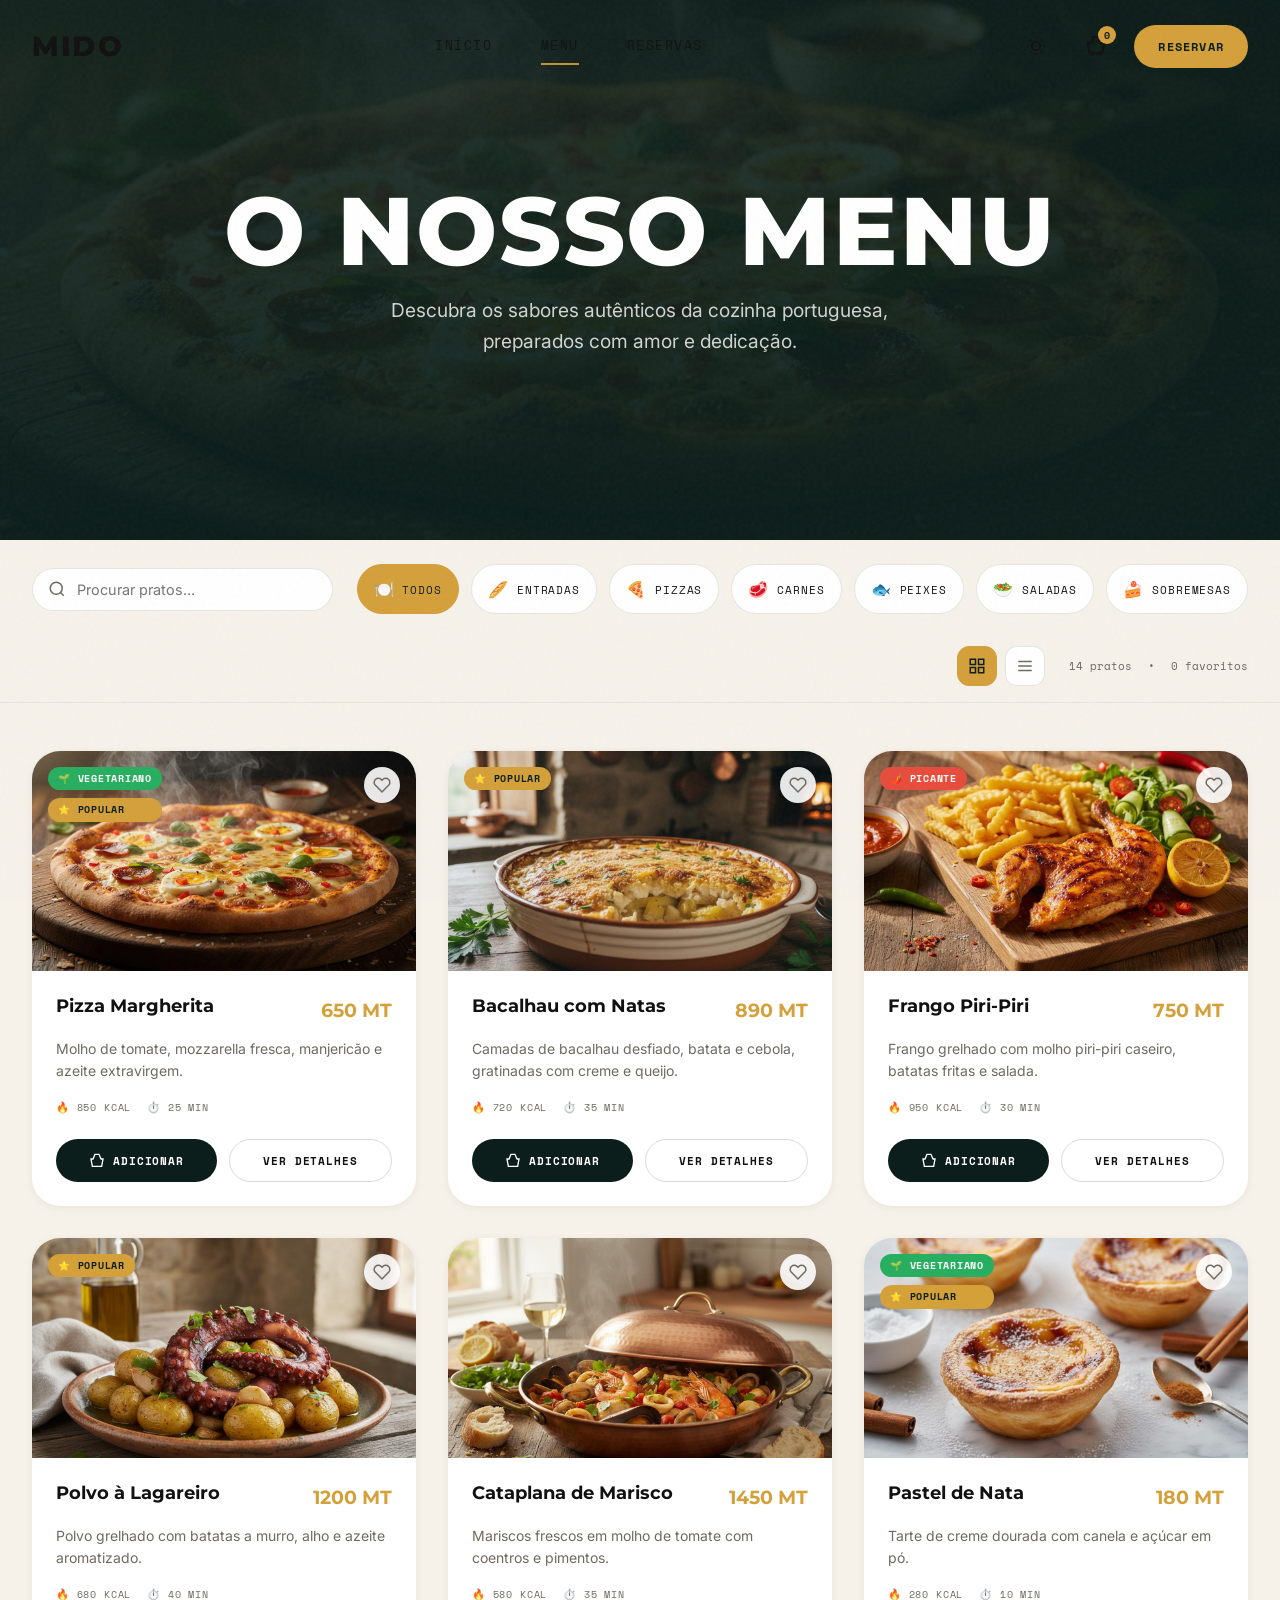
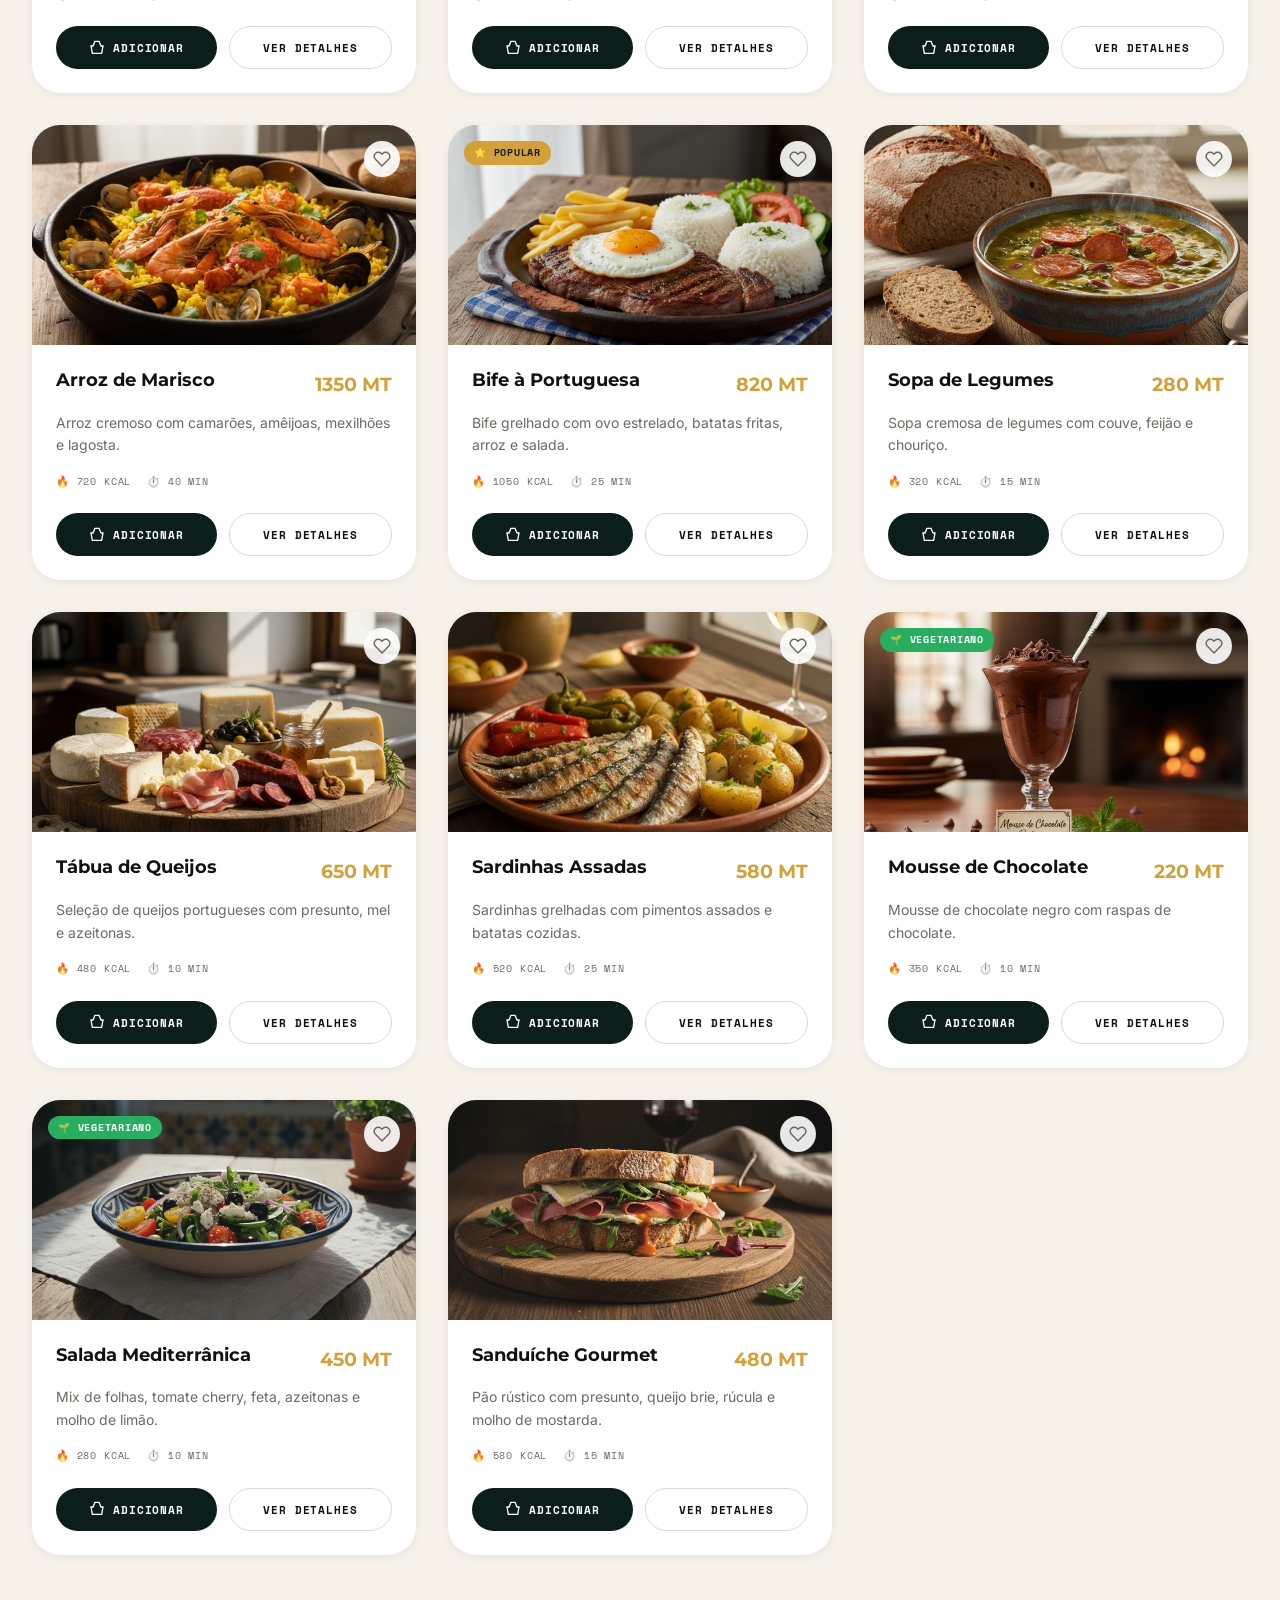
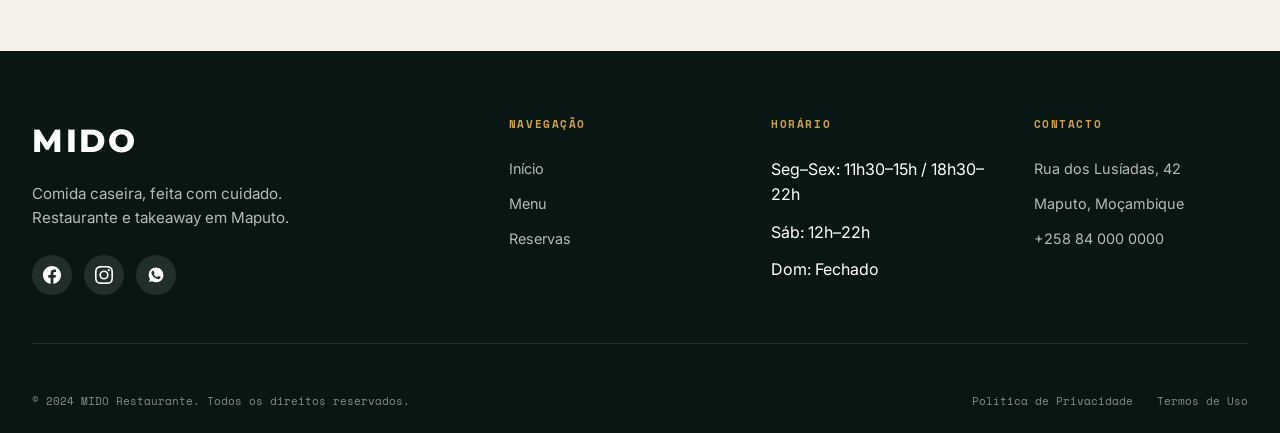
==== commit 3b39b462: "Update menu.html" ====
--- a/menu.html
+++ b/menu.html
@@ -300,16 +300,3 @@
     <script src="js/menu.js"></script>
 </body>
 </html>
-
-* {
-  box-sizing: border-box;
-}
-
-html, body {
-  overflow-x: hidden;
-}
-
-img {
-  max-width: 100%;
-  height: auto;
-}
--- a/css/style.css
+++ b/css/style.css
@@ -1219,3 +1219,49 @@
         padding: 0 var(--space-md);
     }
 }
+/* CORREÇÃO GLOBAL RESPONSIVA */
+* {
+  box-sizing: border-box;
+}
+
+html, body {
+  overflow-x: hidden;
+  margin: 0;
+  padding: 0;
+}
+
+body {
+  width: 100%;
+}
+
+/* FORÇA TODOS ELEMENTOS A NÃO SAÍREM DA TELA */
+* {
+  max-width: 100%;
+}
+html, body {
+  overflow-x: hidden;
+}
+
+/* CORREÇÃO PRINCIPAL */
+.hero,
+.nav-container,
+.container {
+  width: 100%;
+  max-width: 100%;
+}
+
+/* REMOVE EXCESSO EM MOBILE */
+@media (max-width: 768px) {
+  .hero {
+    min-height: auto;
+    height: auto;
+    padding-top: 120px;
+    padding-bottom: 60px;
+  }
+
+  .nav-container,
+  .container {
+    padding-left: 16px;
+    padding-right: 16px;
+  }
+}
